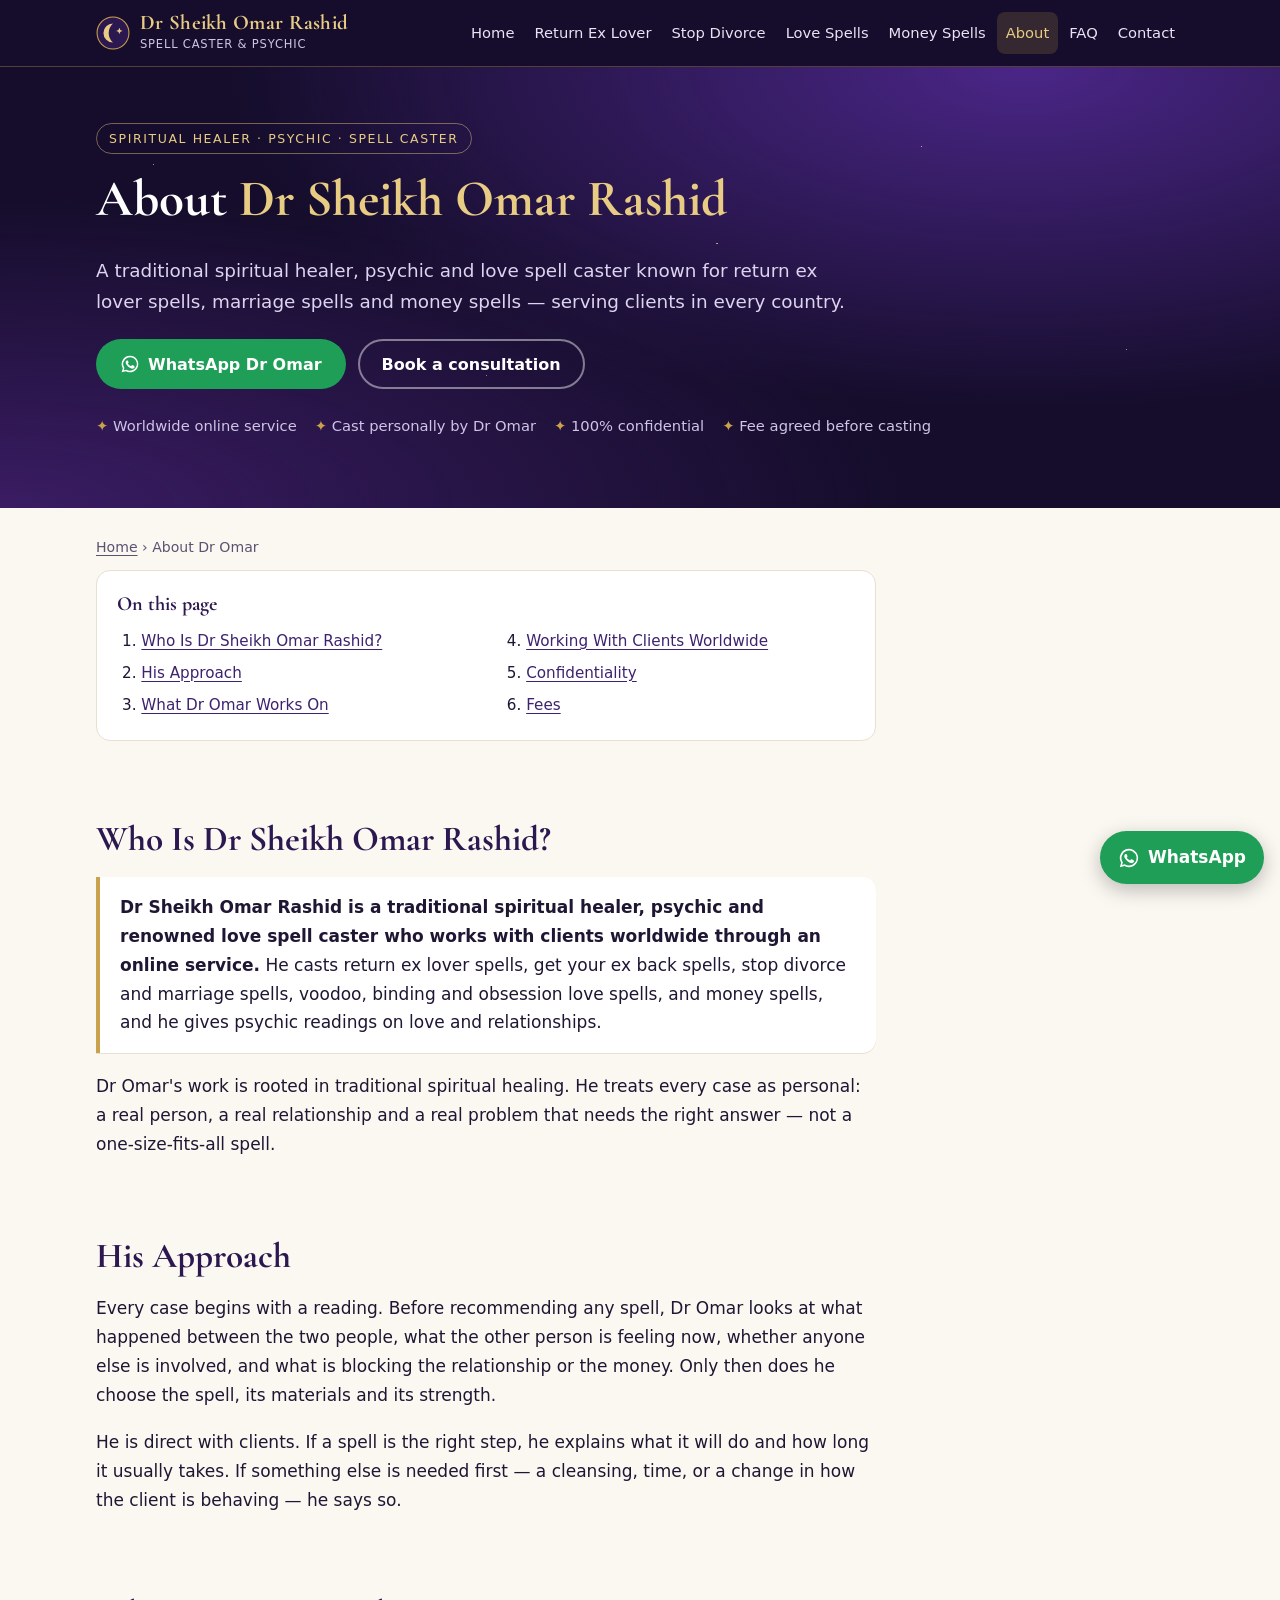
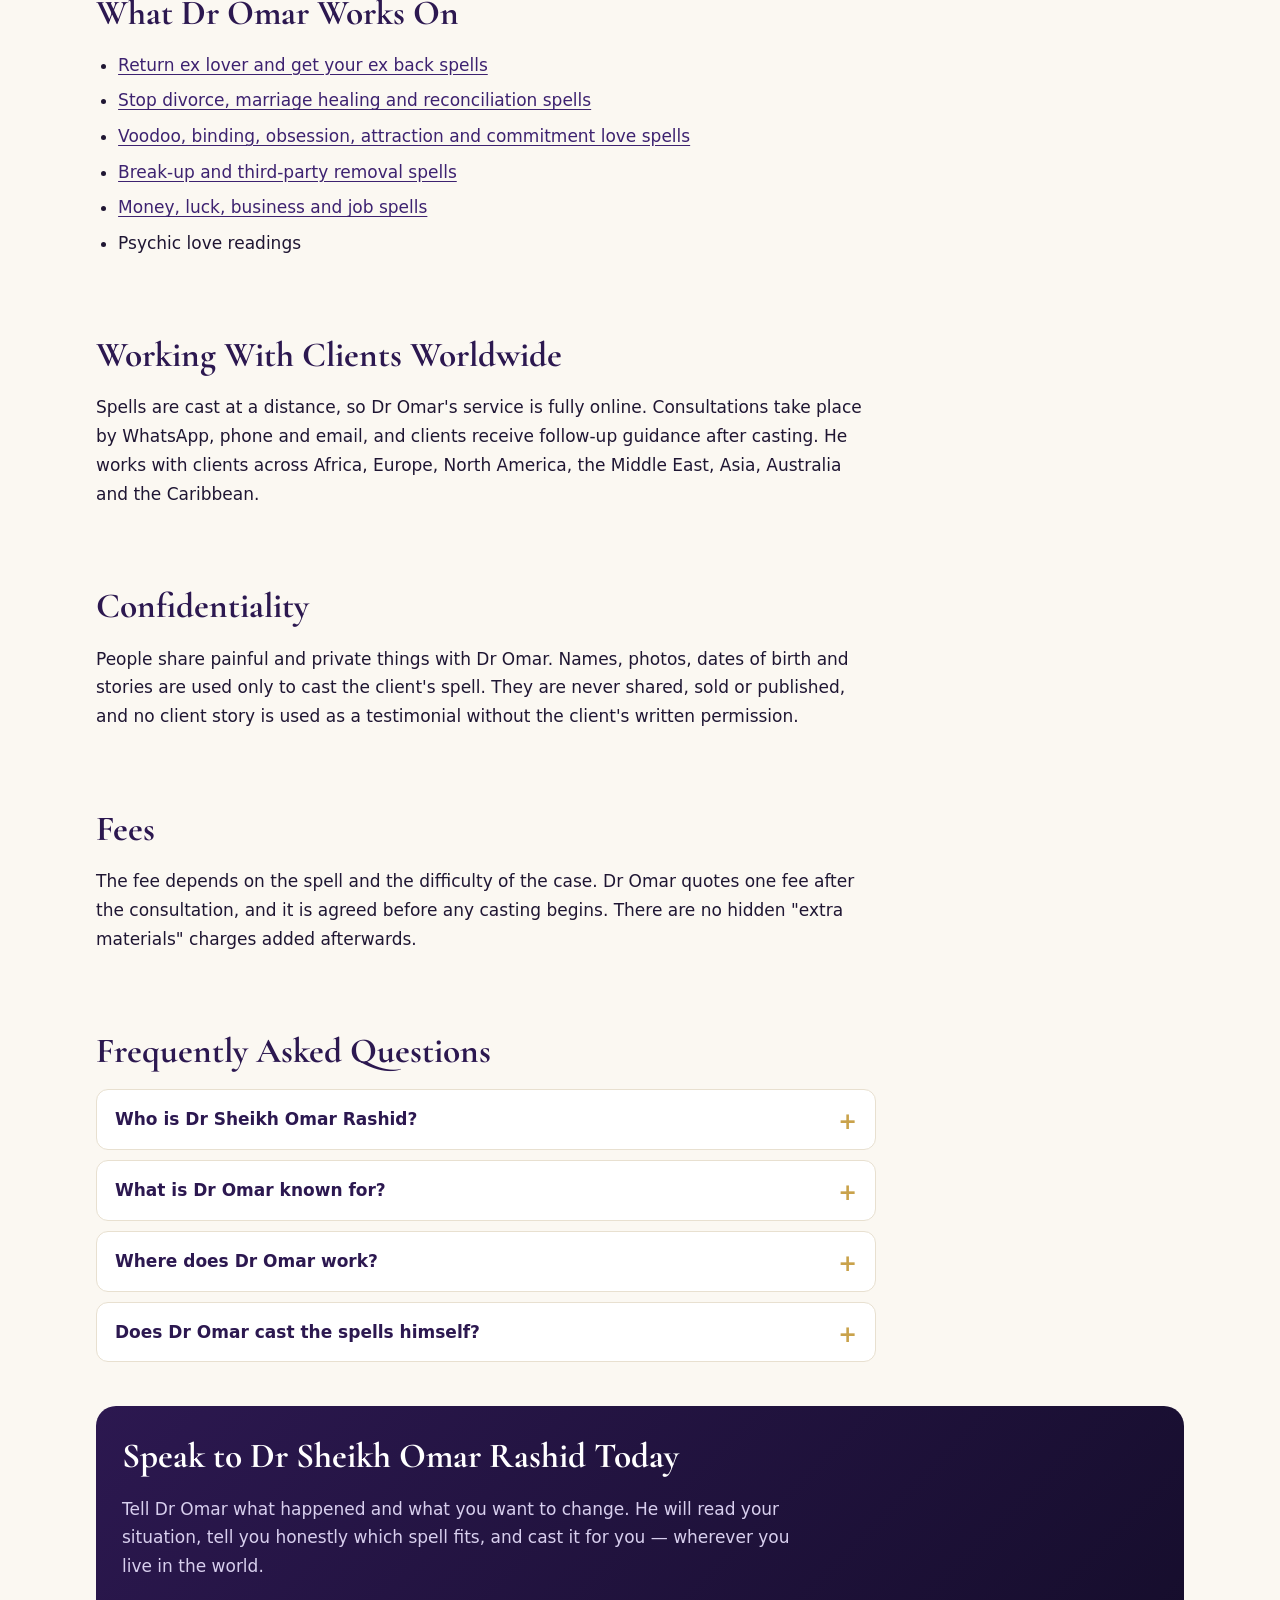
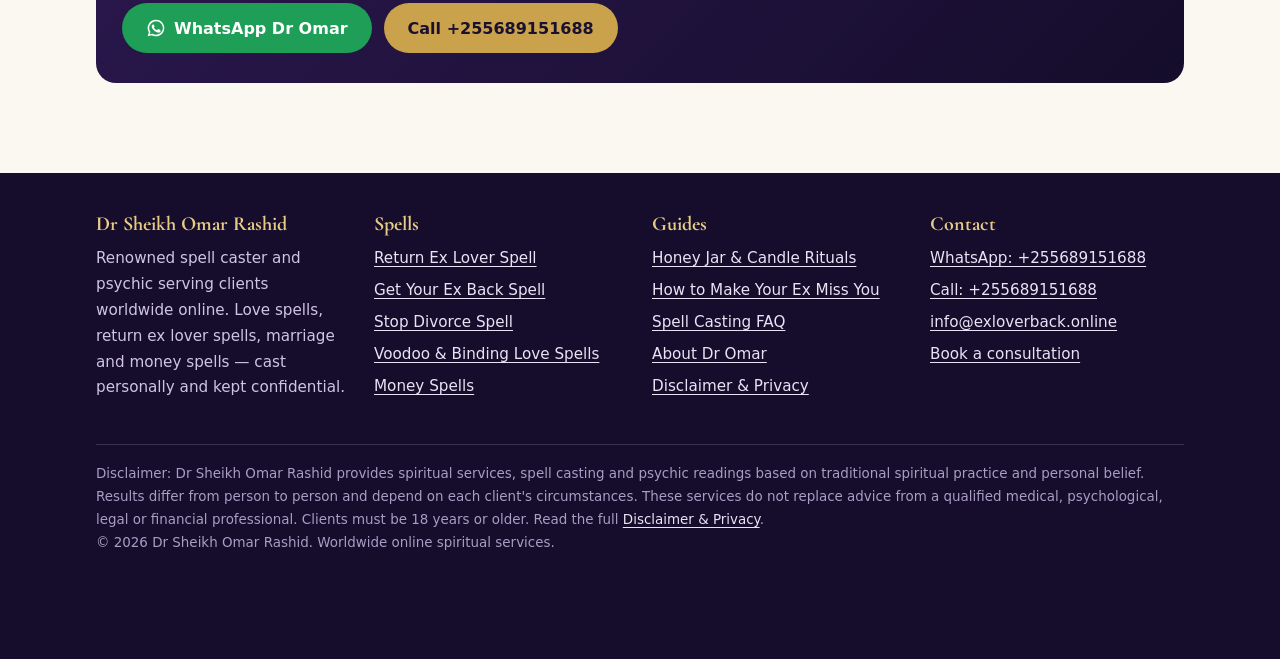
==== about/index.html @ 4810ce49 "site love spell" ====
<!doctype html>
<html lang="en">
<head>
<meta charset="utf-8">
<meta name="viewport" content="width=device-width, initial-scale=1">
<title>About Dr Sheikh Omar Rashid | Spell Caster &amp; Psychic</title>
<meta name="description" content="About Dr Sheikh Omar Rashid, a traditional spiritual healer, psychic and renowned love spell caster who works with clients worldwide online.">
<link rel="canonical" href="https://exloverback.online/about/">
<meta name="robots" content="index, follow, max-snippet:-1, max-image-preview:large">
<meta name="author" content="Dr Sheikh Omar Rashid">
<meta name="theme-color" content="#150d2b">
<meta property="og:type" content="website">
<meta property="og:site_name" content="Dr Sheikh Omar Rashid">
<meta property="og:title" content="About Dr Sheikh Omar Rashid | Spell Caster &amp; Psychic">
<meta property="og:description" content="About Dr Sheikh Omar Rashid, a traditional spiritual healer, psychic and renowned love spell caster who works with clients worldwide online.">
<meta property="og:url" content="https://exloverback.online/about/">
<meta property="og:image" content="https://exloverback.online/og-image.png">
<meta property="og:image:width" content="1200">
<meta property="og:image:height" content="630">
<meta property="og:locale" content="en_US">
<meta name="twitter:card" content="summary_large_image">
<meta name="twitter:title" content="About Dr Sheikh Omar Rashid | Spell Caster &amp; Psychic">
<meta name="twitter:description" content="About Dr Sheikh Omar Rashid, a traditional spiritual healer, psychic and renowned love spell caster who works with clients worldwide online.">
<meta name="twitter:image" content="https://exloverback.online/og-image.png">
<link rel="icon" href="/favicon.svg" type="image/svg+xml">
<link rel="apple-touch-icon" href="/logo.png">
<link rel="preconnect" href="https://fonts.googleapis.com">
<link rel="preconnect" href="https://fonts.gstatic.com" crossorigin>
<link rel="stylesheet" href="https://fonts.googleapis.com/css2?family=Cormorant+Garamond:wght@600;700&amp;display=swap">
<link rel="stylesheet" href="/style.css">
<script type="application/ld+json">
{
 "@context": "https://schema.org",
 "@graph": [
  {
   "@type": "WebSite",
   "@id": "https://exloverback.online/#website",
   "url": "https://exloverback.online/",
   "name": "Dr Sheikh Omar Rashid",
   "description": "Love spell caster and psychic offering worldwide online spell casting.",
   "publisher": {
    "@id": "https://exloverback.online/#org"
   },
   "inLanguage": "en"
  },
  {
   "@type": "Organization",
   "@id": "https://exloverback.online/#org",
   "name": "Dr Sheikh Omar Rashid",
   "alternateName": [
    "Dr Omar Rashid",
    "Sheikh Omar Rashid",
    "Dr Omar Spell Caster"
   ],
   "url": "https://exloverback.online/",
   "logo": "https://exloverback.online/logo.png",
   "image": "https://exloverback.online/og-image.png",
   "description": "Renowned love spell caster and psychic providing return ex lover, stop divorce, voodoo love, binding and money spells to clients worldwide through an online service.",
   "telephone": "+255689151688",
   "email": "info@exloverback.online",
   "areaServed": {
    "@type": "Place",
    "name": "Worldwide"
   },
   "founder": {
    "@id": "https://exloverback.online/#person"
   },
   "knowsAbout": [
    "Love spells",
    "Return ex lover spells",
    "Get your ex back spells",
    "Voodoo love spells",
    "Binding love spells",
    "Marriage and stop divorce spells",
    "Money spells",
    "Psychic readings"
   ],
   "contactPoint": {
    "@type": "ContactPoint",
    "contactType": "customer service",
    "telephone": "+255689151688",
    "email": "info@exloverback.online",
    "areaServed": "Worldwide",
    "availableLanguage": [
     "English"
    ]
   }
  },
  {
   "@type": "Person",
   "@id": "https://exloverback.online/#person",
   "name": "Dr Sheikh Omar Rashid",
   "alternateName": [
    "Dr Omar",
    "Sheikh Omar Rashid",
    "Dr Omar Rashid"
   ],
   "jobTitle": "Spiritual Healer, Psychic and Love Spell Caster",
   "url": "https://exloverback.online/about/",
   "image": "https://exloverback.online/logo.png",
   "worksFor": {
    "@id": "https://exloverback.online/#org"
   },
   "knowsAbout": [
    "Love spells",
    "Return ex lover spells",
    "Get your ex back spells",
    "Voodoo love spells",
    "Binding love spells",
    "Marriage and stop divorce spells",
    "Money spells",
    "Psychic readings"
   ]
  },
  {
   "@type": "AboutPage",
   "@id": "https://exloverback.online/about/#webpage",
   "url": "https://exloverback.online/about/",
   "name": "About Dr Sheikh Omar Rashid | Spell Caster & Psychic",
   "description": "About Dr Sheikh Omar Rashid, a traditional spiritual healer, psychic and renowned love spell caster who works with clients worldwide online.",
   "isPartOf": {
    "@id": "https://exloverback.online/#website"
   },
   "about": {
    "@id": "https://exloverback.online/#org"
   },
   "inLanguage": "en",
   "dateModified": "2026-09-27",
   "breadcrumb": {
    "@id": "https://exloverback.online/about/#breadcrumb"
   },
   "primaryImageOfPage": {
    "@type": "ImageObject",
    "url": "https://exloverback.online/og-image.png"
   }
  },
  {
   "@type": "BreadcrumbList",
   "@id": "https://exloverback.online/about/#breadcrumb",
   "itemListElement": [
    {
     "@type": "ListItem",
     "position": 1,
     "name": "Home",
     "item": "https://exloverback.online/"
    },
    {
     "@type": "ListItem",
     "position": 2,
     "name": "About Dr Omar",
     "item": "https://exloverback.online/about/"
    }
   ]
  },
  {
   "@type": "FAQPage",
   "@id": "https://exloverback.online/about/#faq",
   "mainEntity": [
    {
     "@type": "Question",
     "name": "Who is Dr Sheikh Omar Rashid?",
     "acceptedAnswer": {
      "@type": "Answer",
      "text": "Dr Sheikh Omar Rashid is a traditional spiritual healer, psychic and renowned love spell caster who serves clients worldwide through an online service."
     }
    },
    {
     "@type": "Question",
     "name": "What is Dr Omar known for?",
     "acceptedAnswer": {
      "@type": "Answer",
      "text": "He is best known for return ex lover spells, get your ex back spells, stop divorce spells, voodoo and binding love spells, and money spells."
     }
    },
    {
     "@type": "Question",
     "name": "Where does Dr Omar work?",
     "acceptedAnswer": {
      "@type": "Answer",
      "text": "Dr Omar works with clients worldwide. All consultations are by WhatsApp, phone or email, and spells are cast at a distance."
     }
    },
    {
     "@type": "Question",
     "name": "Does Dr Omar cast the spells himself?",
     "acceptedAnswer": {
      "@type": "Answer",
      "text": "Yes. Every spell is cast personally by Dr Omar after a reading of the client's situation."
     }
    }
   ]
  }
 ]
}
</script>
</head>
<body>
<a class="skip" href="#main">Skip to content</a>
<header class="site-header">
<div class="wrap hdr">
<a class="brand" href="/" aria-label="Dr Sheikh Omar Rashid home"><svg viewBox="0 0 64 64" aria-hidden="true"><circle cx="32" cy="32" r="30" fill="#2c1850" stroke="#c9a24b" stroke-width="2"/><path d="M32 14A18 18 0 1 0 32 50A24 24 0 0 1 32 14z" fill="#e8cc84"/><path d="M44 22l1.8 4.2 4.2 1.8-4.2 1.8L44 34l-1.8-4.2-4.2-1.8 4.2-1.8z" fill="#e8cc84"/></svg><span><b>Dr Sheikh Omar Rashid</b><small>Spell Caster &amp; Psychic</small></span></a>
<button class="menu-btn" aria-expanded="false" aria-controls="nav">Menu</button>
<nav class="main-nav" id="nav" aria-label="Main"><ul><li><a href="/">Home</a></li><li><a href="/return-ex-lover-spell/">Return Ex Lover</a></li><li><a href="/stop-divorce-spell/">Stop Divorce</a></li><li><a href="/love-spells/">Love Spells</a></li><li><a href="/money-spells/">Money Spells</a></li><li><a href="/about/" aria-current="page">About</a></li><li><a href="/faq/">FAQ</a></li><li><a href="/contact/">Contact</a></li></ul></nav>
</div>
</header>
<main id="main">
<section class="hero">
<div class="wrap">
<span class="eyebrow">Spiritual Healer · Psychic · Spell Caster</span>
<h1>About <span>Dr Sheikh Omar Rashid</span></h1>
<p class="lead">A traditional spiritual healer, psychic and love spell caster known for return ex lover spells, marriage spells and money spells — serving clients in every country.</p>
<div class="cta-row"><a class="btn btn-wa" href="https://wa.me/255689151688?text=Hello%20Dr%20Omar%2C%20I%20would%20like%20to%20speak%20with%20you%20about%20my%20situation." rel="nofollow"><svg viewBox="0 0 24 24" aria-hidden="true" fill="currentColor"><path d="M12 2a10 10 0 0 0-8.6 15.1L2 22l5-1.3A10 10 0 1 0 12 2zm0 18.2a8.2 8.2 0 0 1-4.2-1.2l-.3-.2-3 .8.8-2.9-.2-.3A8.2 8.2 0 1 1 12 20.2zm4.5-6.1c-.2-.1-1.5-.7-1.7-.8-.2-.1-.4-.1-.6.1l-.8 1c-.1.2-.3.2-.5.1a6.7 6.7 0 0 1-3.3-2.9c-.3-.4.3-.4.7-1.3.1-.2 0-.3 0-.4l-.8-1.8c-.2-.5-.4-.4-.6-.4h-.5a1 1 0 0 0-.7.3 3 3 0 0 0-.9 2.2 5.2 5.2 0 0 0 1.1 2.7 11.8 11.8 0 0 0 4.5 4c1.7.7 2.3.8 3.2.6a2.7 2.7 0 0 0 1.8-1.3 2.2 2.2 0 0 0 .2-1.3c-.1-.1-.3-.2-.5-.3z"/></svg> WhatsApp Dr Omar</a><a class="btn btn-ghost" href="/contact/">Book a consultation</a></div>
<ul class="trust"><li>Worldwide online service</li><li>Cast personally by Dr Omar</li><li>100% confidential</li><li>Fee agreed before casting</li></ul>
</div>
</section>
<div class="wrap content">
<nav class="crumbs" aria-label="Breadcrumb"><a href="/">Home</a> › <span>About Dr Omar</span></nav>

<nav class="toc" aria-label="On this page"><strong>On this page</strong><ol><li><a href="#who-is-dr-sheikh-omar-rashid">Who Is Dr Sheikh Omar Rashid?</a></li><li><a href="#his-approach">His Approach</a></li><li><a href="#what-dr-omar-works-on">What Dr Omar Works On</a></li><li><a href="#working-with-clients-worldwide">Working With Clients Worldwide</a></li><li><a href="#confidentiality">Confidentiality</a></li><li><a href="#fees">Fees</a></li></ol></nav>
<div class="prose-wrap">

<section class="prose">
<h2 id="who-is-dr-sheikh-omar-rashid">Who Is Dr Sheikh Omar Rashid?</h2>
<p class="answer"><strong>Dr Sheikh Omar Rashid is a traditional spiritual healer, psychic and renowned love spell caster who works with clients worldwide through an online service.</strong> He casts return ex lover spells, get your ex back spells, stop divorce and marriage spells, voodoo, binding and obsession love spells, and money spells, and he gives psychic readings on love and relationships.</p>
<!-- EDIT: add Dr Omar's own story here: where he is from, how many years he has practised, who taught him, and the traditions he works in. Real details help Google and AI assistants trust the page. -->
<p>Dr Omar's work is rooted in traditional spiritual healing. He treats every case as personal: a real person, a real relationship and a real problem that needs the right answer — not a one-size-fits-all spell.</p>

<h2 id="his-approach">His Approach</h2>
<p>Every case begins with a reading. Before recommending any spell, Dr Omar looks at what happened between the two people, what the other person is feeling now, whether anyone else is involved, and what is blocking the relationship or the money. Only then does he choose the spell, its materials and its strength.</p>
<p>He is direct with clients. If a spell is the right step, he explains what it will do and how long it usually takes. If something else is needed first — a cleansing, time, or a change in how the client is behaving — he says so.</p>

<h2 id="what-dr-omar-works-on">What Dr Omar Works On</h2>
<ul>
<li><a href="/return-ex-lover-spell/">Return ex lover and get your ex back spells</a></li>
<li><a href="/stop-divorce-spell/">Stop divorce, marriage healing and reconciliation spells</a></li>
<li><a href="/love-spells/">Voodoo, binding, obsession, attraction and commitment love spells</a></li>
<li><a href="/love-spells/#break-up-spell-spell-to-break-up-ex-and-new-girlfriend">Break-up and third-party removal spells</a></li>
<li><a href="/money-spells/">Money, luck, business and job spells</a></li>
<li>Psychic love readings</li>
</ul>

<h2 id="working-with-clients-worldwide">Working With Clients Worldwide</h2>
<p>Spells are cast at a distance, so Dr Omar's service is fully online. Consultations take place by WhatsApp, phone and email, and clients receive follow-up guidance after casting. He works with clients across Africa, Europe, North America, the Middle East, Asia, Australia and the Caribbean.</p>

<h2 id="confidentiality">Confidentiality</h2>
<p>People share painful and private things with Dr Omar. Names, photos, dates of birth and stories are used only to cast the client's spell. They are never shared, sold or published, and no client story is used as a testimonial without the client's written permission.</p>

<h2 id="fees">Fees</h2>
<p>The fee depends on the spell and the difficulty of the case. Dr Omar quotes one fee after the consultation, and it is agreed before any casting begins. There are no hidden "extra materials" charges added afterwards.</p>
</section>

</div>
<section class="faq prose"><h2 id="faq">Frequently Asked Questions</h2>
<details><summary>Who is Dr Sheikh Omar Rashid?</summary><div><p>Dr Sheikh Omar Rashid is a traditional spiritual healer, psychic and renowned love spell caster who serves clients worldwide through an online service.</p></div></details>
<details><summary>What is Dr Omar known for?</summary><div><p>He is best known for return ex lover spells, get your ex back spells, stop divorce spells, voodoo and binding love spells, and money spells.</p></div></details>
<details><summary>Where does Dr Omar work?</summary><div><p>Dr Omar works with clients worldwide. All consultations are by WhatsApp, phone or email, and spells are cast at a distance.</p></div></details>
<details><summary>Does Dr Omar cast the spells himself?</summary><div><p>Yes. Every spell is cast personally by Dr Omar after a reading of the client's situation.</p></div></details>
</section>
<section class="cta-band">
<h2 id="book">Speak to Dr Sheikh Omar Rashid Today</h2>
<p>Tell Dr Omar what happened and what you want to change. He will read your situation, tell you honestly which spell fits, and cast it for you — wherever you live in the world.</p>
<div class="cta-row"><a class="btn btn-wa" href="https://wa.me/255689151688?text=Hello%20Dr%20Omar%2C%20I%20would%20like%20to%20speak%20with%20you%20about%20my%20situation." rel="nofollow"><svg viewBox="0 0 24 24" aria-hidden="true" fill="currentColor"><path d="M12 2a10 10 0 0 0-8.6 15.1L2 22l5-1.3A10 10 0 1 0 12 2zm0 18.2a8.2 8.2 0 0 1-4.2-1.2l-.3-.2-3 .8.8-2.9-.2-.3A8.2 8.2 0 1 1 12 20.2zm4.5-6.1c-.2-.1-1.5-.7-1.7-.8-.2-.1-.4-.1-.6.1l-.8 1c-.1.2-.3.2-.5.1a6.7 6.7 0 0 1-3.3-2.9c-.3-.4.3-.4.7-1.3.1-.2 0-.3 0-.4l-.8-1.8c-.2-.5-.4-.4-.6-.4h-.5a1 1 0 0 0-.7.3 3 3 0 0 0-.9 2.2 5.2 5.2 0 0 0 1.1 2.7 11.8 11.8 0 0 0 4.5 4c1.7.7 2.3.8 3.2.6a2.7 2.7 0 0 0 1.8-1.3 2.2 2.2 0 0 0 .2-1.3c-.1-.1-.3-.2-.5-.3z"/></svg> WhatsApp Dr Omar</a><a class="btn btn-gold" href="tel:+255689151688">Call +255689151688</a></div>
</section>
</div>
</main>
<footer class="site-footer">
<div class="wrap">
<div class="fgrid">
<div><h3>Dr Sheikh Omar Rashid</h3><p>Renowned spell caster and psychic serving clients worldwide online. Love spells, return ex lover spells, marriage and money spells — cast personally and kept confidential.</p></div>
<div><h3>Spells</h3><ul>
<li><a href="/return-ex-lover-spell/">Return Ex Lover Spell</a></li>
<li><a href="/return-ex-lover-spell/">Get Your Ex Back Spell</a></li>
<li><a href="/stop-divorce-spell/">Stop Divorce Spell</a></li>
<li><a href="/love-spells/">Voodoo &amp; Binding Love Spells</a></li>
<li><a href="/money-spells/">Money Spells</a></li></ul></div>
<div><h3>Guides</h3><ul>
<li><a href="/get-ex-back-rituals/">Honey Jar &amp; Candle Rituals</a></li>
<li><a href="/make-your-ex-miss-you/">How to Make Your Ex Miss You</a></li>
<li><a href="/faq/">Spell Casting FAQ</a></li>
<li><a href="/about/">About Dr Omar</a></li>
<li><a href="/disclaimer/">Disclaimer &amp; Privacy</a></li></ul></div>
<div><h3>Contact</h3><ul>
<li><a href="https://wa.me/255689151688?text=Hello%20Dr%20Omar%2C%20I%20would%20like%20a%20consultation." rel="nofollow">WhatsApp: +255689151688</a></li>
<li><a href="tel:+255689151688">Call: +255689151688</a></li>
<li><a href="mailto:info@exloverback.online">info@exloverback.online</a></li>
<li><a href="/contact/">Book a consultation</a></li></ul></div>
</div>
<p class="disclaimer">Disclaimer: Dr Sheikh Omar Rashid provides spiritual services, spell casting and psychic readings based on traditional spiritual practice and personal belief. Results differ from person to person and depend on each client's circumstances. These services do not replace advice from a qualified medical, psychological, legal or financial professional. Clients must be 18 years or older. Read the full <a href="/disclaimer/">Disclaimer &amp; Privacy</a>.<br>© 2026 Dr Sheikh Omar Rashid. Worldwide online spiritual services.</p>
</div>
</footer>
<a class="wa-float" href="https://wa.me/255689151688?text=Hello%20Dr%20Omar%2C%20I%20would%20like%20to%20speak%20with%20you%20about%20my%20situation." rel="nofollow" aria-label="Chat with Dr Omar on WhatsApp"><svg viewBox="0 0 24 24" aria-hidden="true" fill="currentColor"><path d="M12 2a10 10 0 0 0-8.6 15.1L2 22l5-1.3A10 10 0 1 0 12 2zm0 18.2a8.2 8.2 0 0 1-4.2-1.2l-.3-.2-3 .8.8-2.9-.2-.3A8.2 8.2 0 1 1 12 20.2zm4.5-6.1c-.2-.1-1.5-.7-1.7-.8-.2-.1-.4-.1-.6.1l-.8 1c-.1.2-.3.2-.5.1a6.7 6.7 0 0 1-3.3-2.9c-.3-.4.3-.4.7-1.3.1-.2 0-.3 0-.4l-.8-1.8c-.2-.5-.4-.4-.6-.4h-.5a1 1 0 0 0-.7.3 3 3 0 0 0-.9 2.2 5.2 5.2 0 0 0 1.1 2.7 11.8 11.8 0 0 0 4.5 4c1.7.7 2.3.8 3.2.6a2.7 2.7 0 0 0 1.8-1.3 2.2 2.2 0 0 0 .2-1.3c-.1-.1-.3-.2-.5-.3z"/></svg><span>WhatsApp</span></a>
<script>
(function(){var b=document.querySelector('.menu-btn'),n=document.getElementById('nav');
if(b&&n)b.addEventListener('click',function(){var o=n.classList.toggle('open');b.setAttribute('aria-expanded',o)});})();
</script>
</body>
</html>
---- style.css ----
/* Dr Sheikh Omar Rashid — site styles */
:root{
  --night:#150d2b; --plum:#2c1850; --plum-2:#3d2270;
  --gold:#c9a24b; --gold-2:#e8cc84;
  --paper:#fbf8f2; --card:#ffffff; --ink:#1f1633; --muted:#5b5270; --line:#e8e0d0;
  --wa:#1e9e57; --wa-dark:#16804a;
  --radius:14px; --wrap:1120px;
  --serif:"Cormorant Garamond",Georgia,"Times New Roman",serif;
  --sans:system-ui,-apple-system,"Segoe UI",Roboto,"Helvetica Neue",Arial,sans-serif;
}
*{box-sizing:border-box}
html{scroll-behavior:smooth;-webkit-text-size-adjust:100%}
body{margin:0;background:var(--paper);color:var(--ink);font:17px/1.7 var(--sans)}
img,svg{max-width:100%;height:auto}
a{color:var(--plum-2);text-underline-offset:3px}
a:hover{color:#6b3fb0}
h1,h2,h3{font-family:var(--serif);line-height:1.15;color:var(--plum);margin:0 0 .5em}
h1{font-size:clamp(2rem,5vw,3.2rem)}
h2{font-size:clamp(1.6rem,3.4vw,2.2rem);margin-top:2.2em;scroll-margin-top:90px}
h3{font-size:1.4rem;margin-top:1.6em}
p{margin:0 0 1.1em}
ul,ol{padding-left:1.3em;margin:0 0 1.2em}
li{margin-bottom:.4em}
.wrap{max-width:var(--wrap);margin:0 auto;padding:0 16px}
.skip{position:absolute;left:-999px;top:0;background:#fff;padding:8px 12px;z-index:100}
.skip:focus{left:8px}

/* Header */
.site-header{background:var(--night);position:sticky;top:0;z-index:50;border-bottom:1px solid rgba(201,162,75,.35)}
.hdr{display:flex;align-items:center;justify-content:space-between;gap:12px;min-height:66px}
.brand{display:flex;align-items:center;gap:10px;text-decoration:none;color:#fff}
.brand svg{width:34px;height:34px;flex:none}
.brand b{font-family:var(--serif);font-size:1.3rem;letter-spacing:.3px;color:var(--gold-2);display:block;line-height:1.1}
.brand small{display:block;white-space:nowrap;font-size:.72rem;color:#cfc4e6;letter-spacing:.8px;text-transform:uppercase}
.menu-btn{display:none;background:none;border:1px solid rgba(255,255,255,.3);color:#fff;border-radius:8px;padding:8px 12px;font:600 .9rem var(--sans);cursor:pointer}
.main-nav ul{list-style:none;margin:0;padding:0;display:flex;gap:2px;flex-wrap:nowrap}
.main-nav li{margin:0}
.main-nav a{display:block;color:#e9e3f5;text-decoration:none;font-size:.92rem;padding:8px 9px;border-radius:8px;white-space:nowrap}
.main-nav a:hover,.main-nav a[aria-current="page"]{background:rgba(201,162,75,.18);color:var(--gold-2)}
@media (max-width:1100px){
  .menu-btn{display:block}
  .main-nav{display:none;position:absolute;left:0;right:0;top:100%;background:var(--night);border-bottom:1px solid rgba(201,162,75,.35);padding:8px 16px 16px}
  .main-nav.open{display:block}
  .main-nav ul{flex-direction:column}
  .main-nav a{padding:12px 10px;font-size:1rem}
}

/* Hero */
.hero{color:#f3eefc;padding:56px 0 64px;
  background:
   radial-gradient(1px 1px at 12% 22%,#fff8 50%,transparent 51%),
   radial-gradient(1px 1px at 72% 18%,#fff9 50%,transparent 51%),
   radial-gradient(1.5px 1.5px at 38% 70%,#fff7 50%,transparent 51%),
   radial-gradient(1px 1px at 88% 64%,#fff8 50%,transparent 51%),
   radial-gradient(1.5px 1.5px at 56% 40%,#ffe9a8aa 50%,transparent 51%),
   radial-gradient(ellipse at 80% 0%,#4a2687 0%,transparent 55%),
   radial-gradient(ellipse at 0% 100%,#3a1c63 0%,transparent 50%),
   var(--night)}
.hero h1{color:#fff}
.hero h1 span{color:var(--gold-2)}
.eyebrow{display:inline-block;font-size:.78rem;letter-spacing:1.6px;text-transform:uppercase;color:var(--gold-2);border:1px solid rgba(232,204,132,.45);border-radius:999px;padding:4px 12px;margin-bottom:16px}
.lead{font-size:1.15rem;max-width:760px;color:#ddd4ef}
.cta-row{display:flex;flex-wrap:wrap;gap:12px;margin-top:22px}
.btn{display:inline-flex;align-items:center;gap:8px;text-decoration:none;font-weight:700;border-radius:999px;padding:13px 22px;font-size:1rem;line-height:1.2;border:2px solid transparent}
.btn svg{width:20px;height:20px;flex:none}
.btn-wa{background:var(--wa);color:#fff}
.btn-wa:hover{background:var(--wa-dark);color:#fff}
.btn-gold{background:var(--gold);color:#1a1030}
.btn-gold:hover{background:var(--gold-2);color:#1a1030}
.btn-ghost{border-color:rgba(255,255,255,.45);color:#fff}
.btn-ghost:hover{border-color:var(--gold-2);color:var(--gold-2)}
.trust{display:flex;flex-wrap:wrap;gap:8px 18px;list-style:none;padding:0;margin:24px 0 0;font-size:.92rem;color:#cfc4e6}
.trust li::before{content:"✦ ";color:var(--gold)}

/* Content */
.content{padding:28px 16px 40px}
.crumbs{font-size:.88rem;color:var(--muted);margin-bottom:10px}
.crumbs a{color:var(--muted)}
.prose{max-width:780px}
.answer{background:#fff;border-left:4px solid var(--gold);padding:16px 20px;border-radius:0 var(--radius) var(--radius) 0;box-shadow:0 1px 0 var(--line)}
.toc{background:#fff;border:1px solid var(--line);border-radius:var(--radius);padding:16px 20px;margin:8px 0 10px;max-width:780px}
.toc strong{font-family:var(--serif);font-size:1.25rem;color:var(--plum)}
.toc ol{margin:.5em 0 0;columns:2;column-gap:56px;font-size:.95rem;padding-left:1.6em}
.toc li{break-inside:avoid}
@media (max-width:700px){.toc ol{columns:1}}
.grid{display:grid;grid-template-columns:repeat(auto-fit,minmax(250px,1fr));gap:16px;margin:18px 0 8px}
.card{background:var(--card);border:1px solid var(--line);border-radius:var(--radius);padding:20px;display:flex;flex-direction:column}
.card h3{margin-top:0;font-size:1.35rem}
.card p{color:var(--muted);font-size:.97rem}
.card .more{margin-top:auto;font-weight:700;text-decoration:none}
.steps{counter-reset:s;list-style:none;padding:0;display:grid;grid-template-columns:repeat(auto-fit,minmax(230px,1fr));gap:16px}
.steps li{counter-increment:s;background:#fff;border:1px solid var(--line);border-radius:var(--radius);padding:18px 18px 16px;margin:0}
.steps li::before{content:counter(s);display:inline-grid;place-items:center;width:34px;height:34px;border-radius:50%;background:var(--plum);color:var(--gold-2);font-weight:700;margin-bottom:8px}
table{width:100%;border-collapse:collapse;background:#fff;border:1px solid var(--line);border-radius:var(--radius);overflow:hidden;margin:10px 0 18px;font-size:.96rem}
th,td{text-align:left;padding:11px 14px;border-bottom:1px solid var(--line);vertical-align:top}
th{background:#f3eee3;color:var(--plum);font-weight:700}
.table-wrap{overflow-x:auto}
.note{background:#f4efe3;border:1px solid var(--line);border-radius:var(--radius);padding:14px 18px;font-size:.95rem}
.tags{display:flex;flex-wrap:wrap;gap:8px;list-style:none;padding:0}
.tags li{background:#fff;border:1px solid var(--line);border-radius:999px;padding:4px 12px;font-size:.9rem;margin:0}
.recipe{background:#fff;border:1px solid var(--line);border-radius:var(--radius);padding:18px 20px;margin:12px 0 18px}
.recipe h4{margin:0 0 .4em;font-size:1rem;text-transform:uppercase;letter-spacing:1px;color:var(--muted)}

/* FAQ */
.faq details{background:#fff;border:1px solid var(--line);border-radius:12px;margin:10px 0;padding:0 18px}
.faq summary{cursor:pointer;font-weight:700;padding:15px 0;color:var(--plum);list-style:none;position:relative;padding-right:28px}
.faq summary::-webkit-details-marker{display:none}
.faq summary::after{content:"+";position:absolute;right:0;top:12px;font-size:1.4rem;color:var(--gold)}
.faq details[open] summary::after{content:"–"}
.faq details>div{padding:0 0 14px}

/* CTA band */
.cta-band{background:linear-gradient(135deg,var(--plum),var(--night));color:#eee7fa;border-radius:20px;padding:30px 26px;margin:44px 0 10px}
.cta-band h2{color:#fff;margin-top:0}
.cta-band p{color:#d8cfee;max-width:700px}

/* Contact form */
.form{background:#fff;border:1px solid var(--line);border-radius:var(--radius);padding:20px;max-width:640px}
.form label{display:block;font-weight:700;font-size:.95rem;margin:12px 0 4px}
.form input,.form select,.form textarea{width:100%;font:16px var(--sans);padding:11px 12px;border:1px solid #cfc6b4;border-radius:10px;background:#fffdf9}
.form textarea{min-height:130px}
.form button{margin-top:16px;cursor:pointer}

/* Footer */
.site-footer{background:var(--night);color:#cfc4e6;padding:40px 0 90px;margin-top:40px;font-size:.95rem}
.site-footer a{color:#e9e3f5}
.fgrid{display:grid;grid-template-columns:repeat(auto-fit,minmax(200px,1fr));gap:24px}
.site-footer h3{color:var(--gold-2);font-size:1.25rem;margin-top:0}
.site-footer ul{list-style:none;padding:0}
.disclaimer{border-top:1px solid rgba(255,255,255,.15);margin-top:26px;padding-top:18px;font-size:.84rem;color:#a99dc4}

/* Floating WhatsApp */
.wa-float{position:fixed;right:16px;bottom:16px;z-index:60;background:var(--wa);color:#fff;text-decoration:none;font-weight:700;border-radius:999px;padding:12px 18px;box-shadow:0 6px 20px rgba(0,0,0,.25);display:flex;align-items:center;gap:8px}
.wa-float:hover{background:var(--wa-dark);color:#fff}
.wa-float svg{width:22px;height:22px}
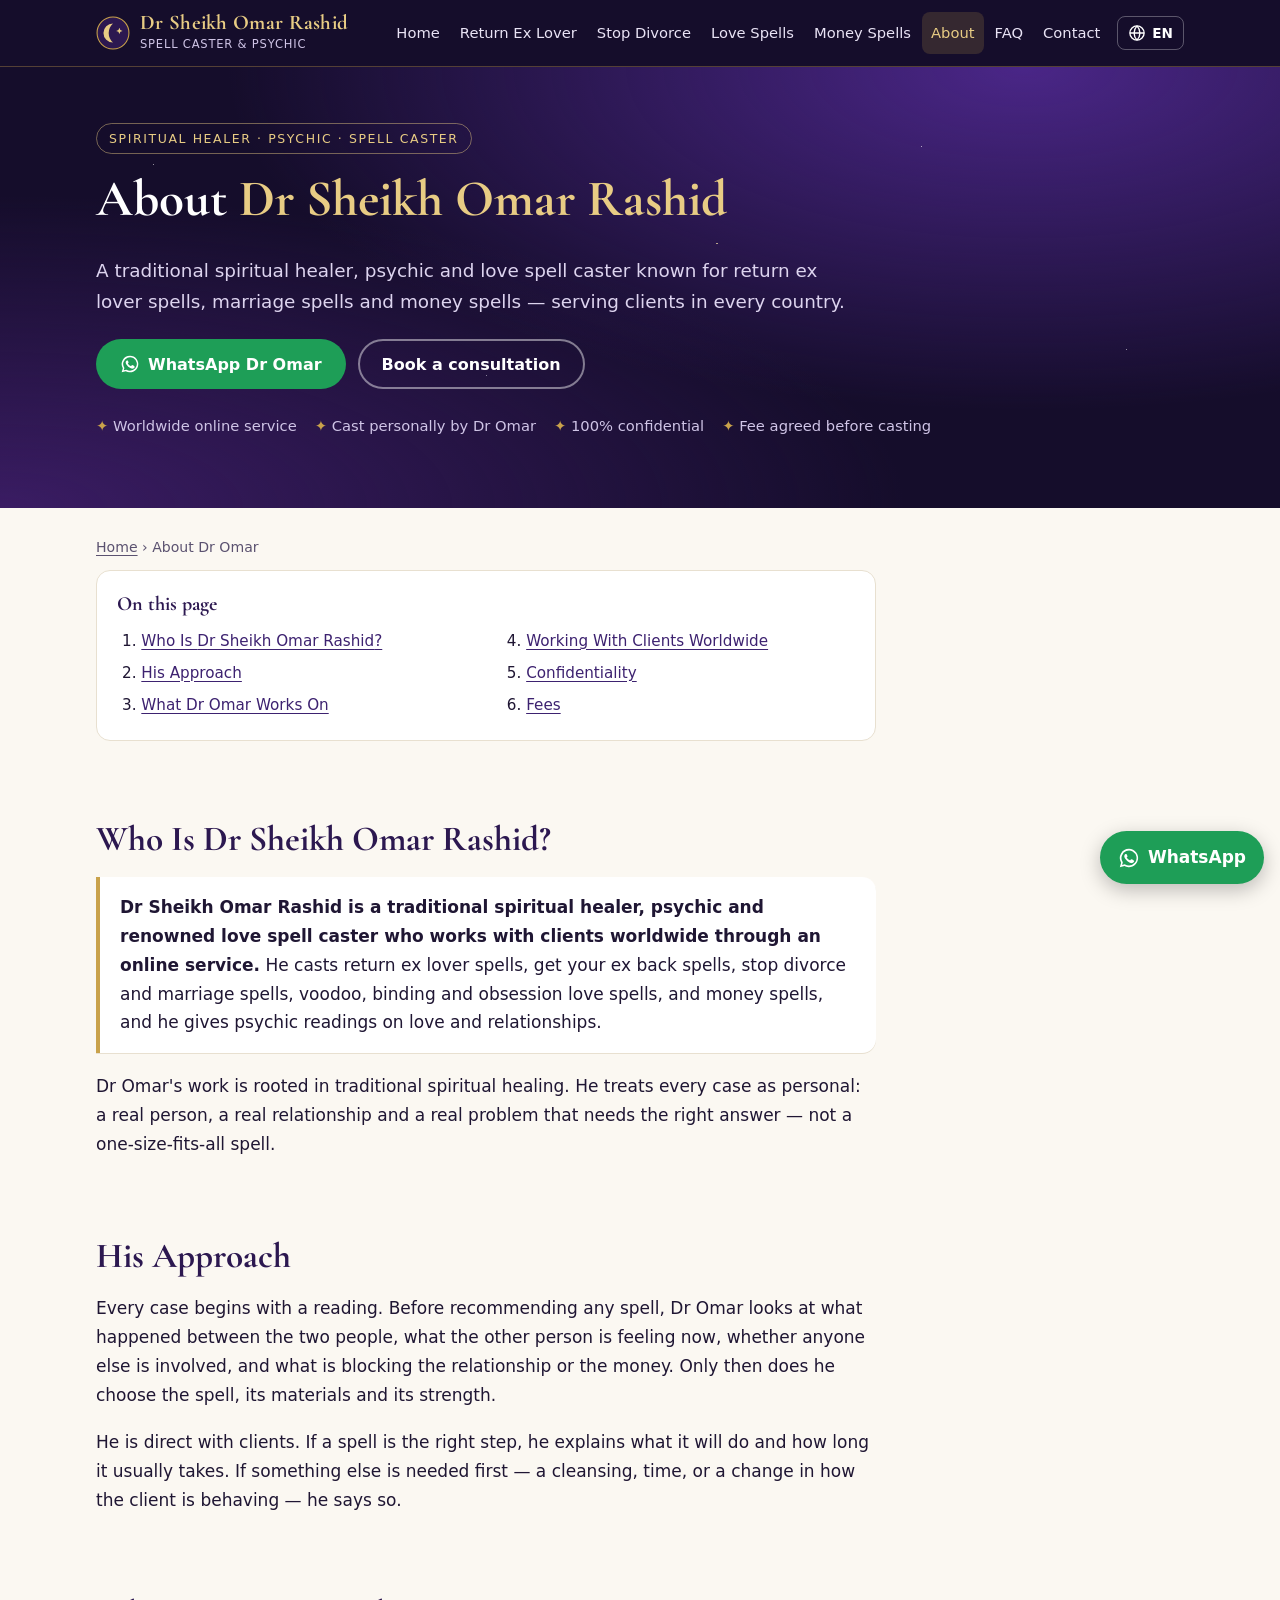
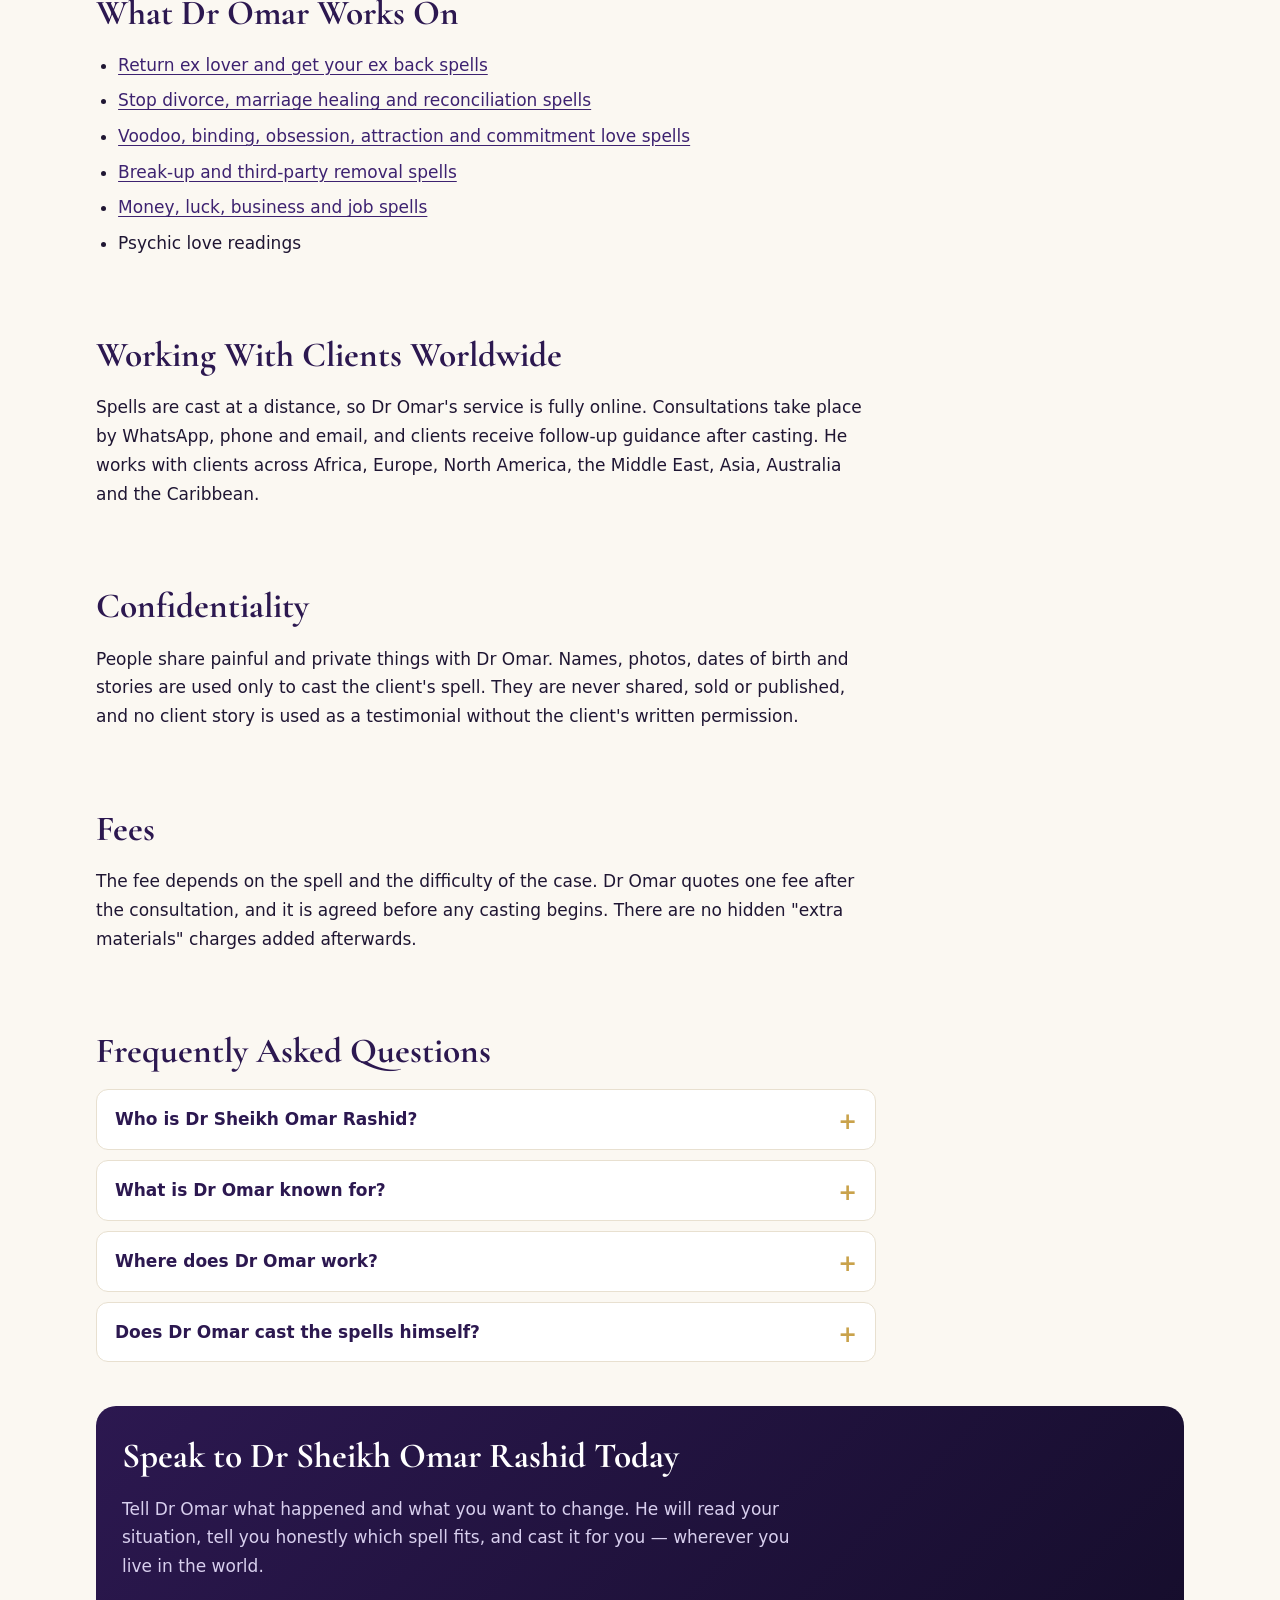
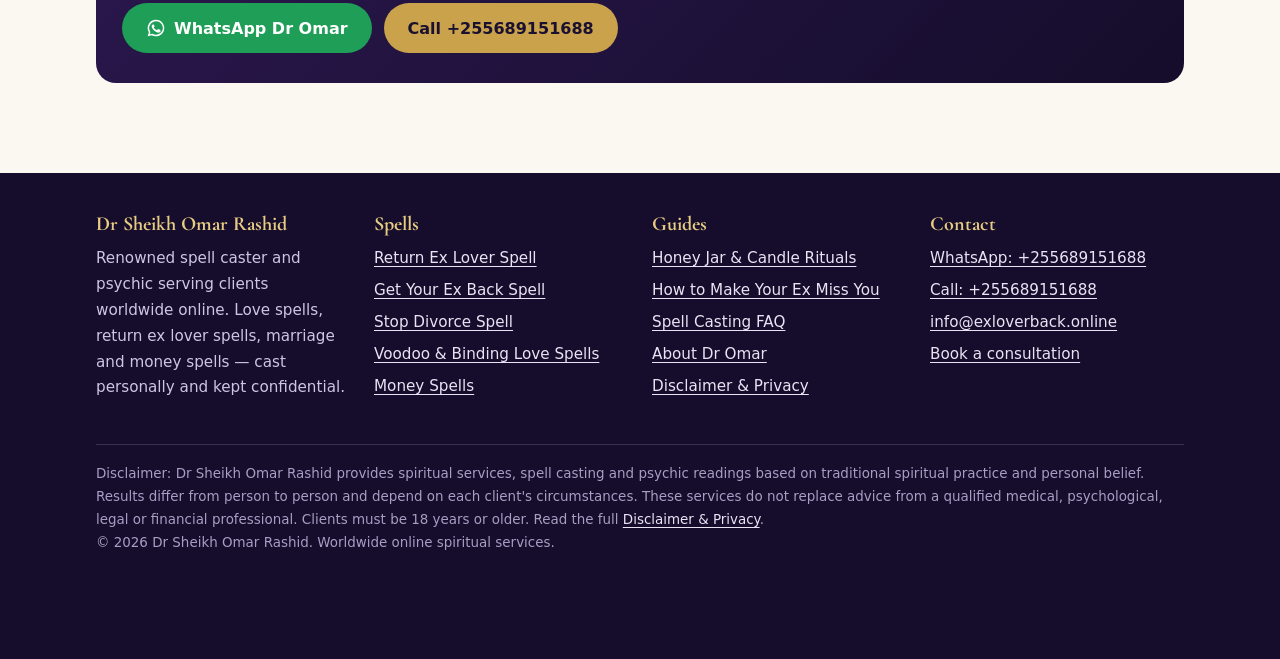
==== commit 0eb6659d: "languages" ====
--- a/about/index.html
+++ b/about/index.html
@@ -198,16 +198,19 @@
 <a class="skip" href="#main">Skip to content</a>
 <header class="site-header">
 <div class="wrap hdr">
-<a class="brand" href="/" aria-label="Dr Sheikh Omar Rashid home"><svg viewBox="0 0 64 64" aria-hidden="true"><circle cx="32" cy="32" r="30" fill="#2c1850" stroke="#c9a24b" stroke-width="2"/><path d="M32 14A18 18 0 1 0 32 50A24 24 0 0 1 32 14z" fill="#e8cc84"/><path d="M44 22l1.8 4.2 4.2 1.8-4.2 1.8L44 34l-1.8-4.2-4.2-1.8 4.2-1.8z" fill="#e8cc84"/></svg><span><b>Dr Sheikh Omar Rashid</b><small>Spell Caster &amp; Psychic</small></span></a>
-<button class="menu-btn" aria-expanded="false" aria-controls="nav">Menu</button>
+<a class="brand" href="/" aria-label="Dr Sheikh Omar Rashid home"><svg viewBox="0 0 64 64" aria-hidden="true"><circle cx="32" cy="32" r="30" fill="#2c1850" stroke="#c9a24b" stroke-width="2"/><path d="M32 14A18 18 0 1 0 32 50A24 24 0 0 1 32 14z" fill="#e8cc84"/><path d="M44 22l1.8 4.2 4.2 1.8-4.2 1.8L44 34l-1.8-4.2-4.2-1.8 4.2-1.8z" fill="#e8cc84"/></svg><span><b class="notranslate" translate="no">Dr Sheikh Omar Rashid</b><small>Spell Caster &amp; Psychic</small></span></a>
+<div class="hdr-right">
 <nav class="main-nav" id="nav" aria-label="Main"><ul><li><a href="/">Home</a></li><li><a href="/return-ex-lover-spell/">Return Ex Lover</a></li><li><a href="/stop-divorce-spell/">Stop Divorce</a></li><li><a href="/love-spells/">Love Spells</a></li><li><a href="/money-spells/">Money Spells</a></li><li><a href="/about/" aria-current="page">About</a></li><li><a href="/faq/">FAQ</a></li><li><a href="/contact/">Contact</a></li></ul></nav>
+<div class="lang notranslate" translate="no"><button class="lang-btn" type="button" aria-haspopup="true" aria-expanded="false" aria-label="Choose language"><svg viewBox="0 0 24 24" aria-hidden="true" fill="none" stroke="currentColor" stroke-width="1.8"><circle cx="12" cy="12" r="9.5"/><path d="M2.5 12h19M12 2.5c2.6 2.8 3.9 6 3.9 9.5s-1.3 6.7-3.9 9.5M12 2.5C9.4 5.3 8.1 8.5 8.1 12s1.3 6.7 3.9 9.5"/></svg><span class="lang-cur">EN</span></button><ul class="lang-list" hidden><li><button type="button" data-lang="en" lang="en">English</button></li><li><button type="button" data-lang="es" lang="es">Español</button></li><li><button type="button" data-lang="fr" lang="fr">Français</button></li><li><button type="button" data-lang="de" lang="de">Deutsch</button></li><li><button type="button" data-lang="it" lang="it">Italiano</button></li><li><button type="button" data-lang="pt" lang="pt">Português</button></li><li><button type="button" data-lang="nl" lang="nl">Nederlands</button></li><li><button type="button" data-lang="pl" lang="pl">Polski</button></li><li><button type="button" data-lang="sv" lang="sv">Svenska</button></li><li><button type="button" data-lang="no" lang="no">Norsk</button></li><li><button type="button" data-lang="da" lang="da">Dansk</button></li><li><button type="button" data-lang="fi" lang="fi">Suomi</button></li><li><button type="button" data-lang="el" lang="el">Ελληνικά</button></li><li><button type="button" data-lang="cs" lang="cs">Čeština</button></li><li><button type="button" data-lang="hu" lang="hu">Magyar</button></li><li><button type="button" data-lang="ro" lang="ro">Română</button></li><li><button type="button" data-lang="bg" lang="bg">Български</button></li><li><button type="button" data-lang="hr" lang="hr">Hrvatski</button></li><li><button type="button" data-lang="ru" lang="ru">Русский</button></li><li><button type="button" data-lang="uk" lang="uk">Українська</button></li><li><button type="button" data-lang="tr" lang="tr">Türkçe</button></li><li><button type="button" data-lang="ar" lang="ar">العربية</button></li><li><button type="button" data-lang="iw" lang="he">עברית</button></li><li><button type="button" data-lang="fa" lang="fa">فارسی</button></li><li><button type="button" data-lang="hi" lang="hi">हिन्दी</button></li><li><button type="button" data-lang="zh-CN" lang="zh">简体中文</button></li><li><button type="button" data-lang="zh-TW" lang="zh">繁體中文</button></li><li><button type="button" data-lang="ja" lang="ja">日本語</button></li><li><button type="button" data-lang="ko" lang="ko">한국어</button></li><li><button type="button" data-lang="th" lang="th">ไทย</button></li><li><button type="button" data-lang="vi" lang="vi">Tiếng Việt</button></li><li><button type="button" data-lang="id" lang="id">Bahasa Indonesia</button></li><li><button type="button" data-lang="ms" lang="ms">Bahasa Melayu</button></li><li><button type="button" data-lang="tl" lang="tl">Filipino</button></li><li><button type="button" data-lang="sw" lang="sw">Kiswahili</button></li><li><button type="button" data-lang="am" lang="am">አማርኛ</button></li><li><button type="button" data-lang="ha" lang="ha">Hausa</button></li><li><button type="button" data-lang="yo" lang="yo">Yorùbá</button></li></ul></div>
+<button class="menu-btn" aria-expanded="false" aria-controls="nav" aria-label="Menu"><svg viewBox="0 0 24 24" aria-hidden="true" fill="none" stroke="currentColor" stroke-width="2" stroke-linecap="round"><path d="M4 7h16M4 12h16M4 17h16"/></svg></button>
+</div>
 </div>
 </header>
 <main id="main">
 <section class="hero">
 <div class="wrap">
 <span class="eyebrow">Spiritual Healer · Psychic · Spell Caster</span>
-<h1>About <span>Dr Sheikh Omar Rashid</span></h1>
+<h1>About <span><span class="notranslate" translate="no">Dr Sheikh Omar Rashid</span></span></h1>
 <p class="lead">A traditional spiritual healer, psychic and love spell caster known for return ex lover spells, marriage spells and money spells — serving clients in every country.</p>
 <div class="cta-row"><a class="btn btn-wa" href="https://wa.me/255689151688?text=Hello%20Dr%20Omar%2C%20I%20would%20like%20to%20speak%20with%20you%20about%20my%20situation." rel="nofollow"><svg viewBox="0 0 24 24" aria-hidden="true" fill="currentColor"><path d="M12 2a10 10 0 0 0-8.6 15.1L2 22l5-1.3A10 10 0 1 0 12 2zm0 18.2a8.2 8.2 0 0 1-4.2-1.2l-.3-.2-3 .8.8-2.9-.2-.3A8.2 8.2 0 1 1 12 20.2zm4.5-6.1c-.2-.1-1.5-.7-1.7-.8-.2-.1-.4-.1-.6.1l-.8 1c-.1.2-.3.2-.5.1a6.7 6.7 0 0 1-3.3-2.9c-.3-.4.3-.4.7-1.3.1-.2 0-.3 0-.4l-.8-1.8c-.2-.5-.4-.4-.6-.4h-.5a1 1 0 0 0-.7.3 3 3 0 0 0-.9 2.2 5.2 5.2 0 0 0 1.1 2.7 11.8 11.8 0 0 0 4.5 4c1.7.7 2.3.8 3.2.6a2.7 2.7 0 0 0 1.8-1.3 2.2 2.2 0 0 0 .2-1.3c-.1-.1-.3-.2-.5-.3z"/></svg> WhatsApp Dr Omar</a><a class="btn btn-ghost" href="/contact/">Book a consultation</a></div>
 <ul class="trust"><li>Worldwide online service</li><li>Cast personally by Dr Omar</li><li>100% confidential</li><li>Fee agreed before casting</li></ul>
@@ -216,12 +219,12 @@
 <div class="wrap content">
 <nav class="crumbs" aria-label="Breadcrumb"><a href="/">Home</a> › <span>About Dr Omar</span></nav>
 
-<nav class="toc" aria-label="On this page"><strong>On this page</strong><ol><li><a href="#who-is-dr-sheikh-omar-rashid">Who Is Dr Sheikh Omar Rashid?</a></li><li><a href="#his-approach">His Approach</a></li><li><a href="#what-dr-omar-works-on">What Dr Omar Works On</a></li><li><a href="#working-with-clients-worldwide">Working With Clients Worldwide</a></li><li><a href="#confidentiality">Confidentiality</a></li><li><a href="#fees">Fees</a></li></ol></nav>
+<nav class="toc" aria-label="On this page"><strong>On this page</strong><ol><li><a href="#who-is-dr-sheikh-omar-rashid">Who Is <span class="notranslate" translate="no">Dr Sheikh Omar Rashid</span>?</a></li><li><a href="#his-approach">His Approach</a></li><li><a href="#what-dr-omar-works-on">What Dr Omar Works On</a></li><li><a href="#working-with-clients-worldwide">Working With Clients Worldwide</a></li><li><a href="#confidentiality">Confidentiality</a></li><li><a href="#fees">Fees</a></li></ol></nav>
 <div class="prose-wrap">
 
 <section class="prose">
-<h2 id="who-is-dr-sheikh-omar-rashid">Who Is Dr Sheikh Omar Rashid?</h2>
-<p class="answer"><strong>Dr Sheikh Omar Rashid is a traditional spiritual healer, psychic and renowned love spell caster who works with clients worldwide through an online service.</strong> He casts return ex lover spells, get your ex back spells, stop divorce and marriage spells, voodoo, binding and obsession love spells, and money spells, and he gives psychic readings on love and relationships.</p>
+<h2 id="who-is-dr-sheikh-omar-rashid">Who Is <span class="notranslate" translate="no">Dr Sheikh Omar Rashid</span>?</h2>
+<p class="answer"><strong><span class="notranslate" translate="no">Dr Sheikh Omar Rashid</span> is a traditional spiritual healer, psychic and renowned love spell caster who works with clients worldwide through an online service.</strong> He casts return ex lover spells, get your ex back spells, stop divorce and marriage spells, voodoo, binding and obsession love spells, and money spells, and he gives psychic readings on love and relationships.</p>
 <!-- EDIT: add Dr Omar's own story here: where he is from, how many years he has practised, who taught him, and the traditions he works in. Real details help Google and AI assistants trust the page. -->
 <p>Dr Omar's work is rooted in traditional spiritual healing. He treats every case as personal: a real person, a real relationship and a real problem that needs the right answer — not a one-size-fits-all spell.</p>
 
@@ -251,13 +254,13 @@
 
 </div>
 <section class="faq prose"><h2 id="faq">Frequently Asked Questions</h2>
-<details><summary>Who is Dr Sheikh Omar Rashid?</summary><div><p>Dr Sheikh Omar Rashid is a traditional spiritual healer, psychic and renowned love spell caster who serves clients worldwide through an online service.</p></div></details>
+<details><summary>Who is <span class="notranslate" translate="no">Dr Sheikh Omar Rashid</span>?</summary><div><p><span class="notranslate" translate="no">Dr Sheikh Omar Rashid</span> is a traditional spiritual healer, psychic and renowned love spell caster who serves clients worldwide through an online service.</p></div></details>
 <details><summary>What is Dr Omar known for?</summary><div><p>He is best known for return ex lover spells, get your ex back spells, stop divorce spells, voodoo and binding love spells, and money spells.</p></div></details>
 <details><summary>Where does Dr Omar work?</summary><div><p>Dr Omar works with clients worldwide. All consultations are by WhatsApp, phone or email, and spells are cast at a distance.</p></div></details>
 <details><summary>Does Dr Omar cast the spells himself?</summary><div><p>Yes. Every spell is cast personally by Dr Omar after a reading of the client's situation.</p></div></details>
 </section>
 <section class="cta-band">
-<h2 id="book">Speak to Dr Sheikh Omar Rashid Today</h2>
+<h2 id="book">Speak to <span class="notranslate" translate="no">Dr Sheikh Omar Rashid</span> Today</h2>
 <p>Tell Dr Omar what happened and what you want to change. He will read your situation, tell you honestly which spell fits, and cast it for you — wherever you live in the world.</p>
 <div class="cta-row"><a class="btn btn-wa" href="https://wa.me/255689151688?text=Hello%20Dr%20Omar%2C%20I%20would%20like%20to%20speak%20with%20you%20about%20my%20situation." rel="nofollow"><svg viewBox="0 0 24 24" aria-hidden="true" fill="currentColor"><path d="M12 2a10 10 0 0 0-8.6 15.1L2 22l5-1.3A10 10 0 1 0 12 2zm0 18.2a8.2 8.2 0 0 1-4.2-1.2l-.3-.2-3 .8.8-2.9-.2-.3A8.2 8.2 0 1 1 12 20.2zm4.5-6.1c-.2-.1-1.5-.7-1.7-.8-.2-.1-.4-.1-.6.1l-.8 1c-.1.2-.3.2-.5.1a6.7 6.7 0 0 1-3.3-2.9c-.3-.4.3-.4.7-1.3.1-.2 0-.3 0-.4l-.8-1.8c-.2-.5-.4-.4-.6-.4h-.5a1 1 0 0 0-.7.3 3 3 0 0 0-.9 2.2 5.2 5.2 0 0 0 1.1 2.7 11.8 11.8 0 0 0 4.5 4c1.7.7 2.3.8 3.2.6a2.7 2.7 0 0 0 1.8-1.3 2.2 2.2 0 0 0 .2-1.3c-.1-.1-.3-.2-.5-.3z"/></svg> WhatsApp Dr Omar</a><a class="btn btn-gold" href="tel:+255689151688">Call +255689151688</a></div>
 </section>
@@ -266,7 +269,7 @@
 <footer class="site-footer">
 <div class="wrap">
 <div class="fgrid">
-<div><h3>Dr Sheikh Omar Rashid</h3><p>Renowned spell caster and psychic serving clients worldwide online. Love spells, return ex lover spells, marriage and money spells — cast personally and kept confidential.</p></div>
+<div><h3><span class="notranslate" translate="no">Dr Sheikh Omar Rashid</span></h3><p>Renowned spell caster and psychic serving clients worldwide online. Love spells, return ex lover spells, marriage and money spells — cast personally and kept confidential.</p></div>
 <div><h3>Spells</h3><ul>
 <li><a href="/return-ex-lover-spell/">Return Ex Lover Spell</a></li>
 <li><a href="/return-ex-lover-spell/">Get Your Ex Back Spell</a></li>
@@ -285,7 +288,7 @@
 <li><a href="mailto:info@exloverback.online">info@exloverback.online</a></li>
 <li><a href="/contact/">Book a consultation</a></li></ul></div>
 </div>
-<p class="disclaimer">Disclaimer: Dr Sheikh Omar Rashid provides spiritual services, spell casting and psychic readings based on traditional spiritual practice and personal belief. Results differ from person to person and depend on each client's circumstances. These services do not replace advice from a qualified medical, psychological, legal or financial professional. Clients must be 18 years or older. Read the full <a href="/disclaimer/">Disclaimer &amp; Privacy</a>.<br>© 2026 Dr Sheikh Omar Rashid. Worldwide online spiritual services.</p>
+<p class="disclaimer">Disclaimer: <span class="notranslate" translate="no">Dr Sheikh Omar Rashid</span> provides spiritual services, spell casting and psychic readings based on traditional spiritual practice and personal belief. Results differ from person to person and depend on each client's circumstances. These services do not replace advice from a qualified medical, psychological, legal or financial professional. Clients must be 18 years or older. Read the full <a href="/disclaimer/">Disclaimer &amp; Privacy</a>.<br>© 2026 <span class="notranslate" translate="no">Dr Sheikh Omar Rashid</span>. Worldwide online spiritual services.</p>
 </div>
 </footer>
 <a class="wa-float" href="https://wa.me/255689151688?text=Hello%20Dr%20Omar%2C%20I%20would%20like%20to%20speak%20with%20you%20about%20my%20situation." rel="nofollow" aria-label="Chat with Dr Omar on WhatsApp"><svg viewBox="0 0 24 24" aria-hidden="true" fill="currentColor"><path d="M12 2a10 10 0 0 0-8.6 15.1L2 22l5-1.3A10 10 0 1 0 12 2zm0 18.2a8.2 8.2 0 0 1-4.2-1.2l-.3-.2-3 .8.8-2.9-.2-.3A8.2 8.2 0 1 1 12 20.2zm4.5-6.1c-.2-.1-1.5-.7-1.7-.8-.2-.1-.4-.1-.6.1l-.8 1c-.1.2-.3.2-.5.1a6.7 6.7 0 0 1-3.3-2.9c-.3-.4.3-.4.7-1.3.1-.2 0-.3 0-.4l-.8-1.8c-.2-.5-.4-.4-.6-.4h-.5a1 1 0 0 0-.7.3 3 3 0 0 0-.9 2.2 5.2 5.2 0 0 0 1.1 2.7 11.8 11.8 0 0 0 4.5 4c1.7.7 2.3.8 3.2.6a2.7 2.7 0 0 0 1.8-1.3 2.2 2.2 0 0 0 .2-1.3c-.1-.1-.3-.2-.5-.3z"/></svg><span>WhatsApp</span></a>
@@ -293,5 +296,6 @@
 (function(){var b=document.querySelector('.menu-btn'),n=document.getElementById('nav');
 if(b&&n)b.addEventListener('click',function(){var o=n.classList.toggle('open');b.setAttribute('aria-expanded',o)});})();
 </script>
+<script src="/lang.js" defer></script>
 </body>
-</html>
+</html>
--- a/style.css
+++ b/style.css
@@ -133,3 +133,51 @@
 .wa-float{position:fixed;right:16px;bottom:16px;z-index:60;background:var(--wa);color:#fff;text-decoration:none;font-weight:700;border-radius:999px;padding:12px 18px;box-shadow:0 6px 20px rgba(0,0,0,.25);display:flex;align-items:center;gap:8px}
 .wa-float:hover{background:var(--wa-dark);color:#fff}
 .wa-float svg{width:22px;height:22px}
+
+/* Header right side: nav + language + menu */
+.hdr-right{display:flex;align-items:center;gap:8px}
+.lang{position:relative}
+.lang-btn{display:flex;align-items:center;gap:6px;background:none;border:1px solid rgba(255,255,255,.3);color:#fff;border-radius:8px;padding:7px 10px;font:600 .85rem var(--sans);cursor:pointer}
+.lang-btn:hover{border-color:var(--gold-2);color:var(--gold-2)}
+.lang-btn svg{width:18px;height:18px;flex:none}
+.lang-list{position:absolute;right:0;top:calc(100% + 10px);background:#fff;border:1px solid var(--line);border-radius:12px;box-shadow:0 12px 32px rgba(0,0,0,.28);padding:6px;list-style:none;margin:0;max-height:70vh;overflow:auto;width:230px;z-index:80}
+.lang-list[hidden]{display:none}
+.lang-list li{margin:0}
+.lang-list button{width:100%;text-align:left;background:none;border:0;padding:9px 12px;border-radius:8px;font:15px var(--sans);color:var(--ink);cursor:pointer}
+.lang-list button:hover{background:#f3eee3}
+.lang-list button[aria-current="true"]{background:#efe6d2;font-weight:700}
+@media (max-width:480px){
+  .brand b{font-size:1.1rem}
+  .brand small{font-size:.66rem}
+  .brand svg{width:30px;height:30px}
+  .lang-btn{padding:7px 8px}
+  .menu-btn{padding:8px 10px}
+}
+
+/* Country flag chips (open WhatsApp) */
+.flag-hint{font-weight:700;color:var(--plum)}
+.countries h3{font-size:1.25rem;margin:1.3em 0 .5em}
+.flags{display:flex;flex-wrap:wrap;gap:8px;list-style:none;padding:0;margin:0 0 .6em}
+.flags li{margin:0}
+.flag-chip{display:inline-flex;align-items:center;gap:8px;text-decoration:none;color:var(--ink);background:#fff;border:1px solid var(--line);border-radius:999px;padding:6px 14px 6px 8px;font-size:.93rem;line-height:1.3}
+.flag-chip:hover,.flag-chip:focus-visible{border-color:var(--wa);color:var(--wa-dark);background:#f1fbf5}
+.flag{display:inline-block;width:24px;height:16px;border-radius:3px;background-size:cover;background-position:center;box-shadow:0 0 0 1px rgba(0,0,0,.1);flex:none}
+
+/* Hide Google Translate's own bar and hover boxes */
+body{top:0!important;position:static!important}
+body>.skiptranslate,iframe.skiptranslate,.goog-te-banner-frame,#goog-gt-tt,.goog-te-balloon-frame,
+.VIpgJd-ZVi9od-ORHb-OEVmcd,.VIpgJd-yAWNEb-L7lbkb,.VIpgJd-ZVi9od-aZ2wEe-wOHMyf{display:none!important}
+.goog-text-highlight,.VIpgJd-yAWNEb-VIpgJd-fmcmS-sn54Q{background:none!important;box-shadow:none!important}
+
+/* Header fit when translated + hamburger icon */
+.brand{min-width:0;flex:1 1 auto}
+.brand>span{min-width:0}
+.brand b{white-space:nowrap}
+.brand small{overflow:hidden;text-overflow:ellipsis}
+.hdr-right{flex:none}
+.menu-btn{display:none;align-items:center;justify-content:center}
+.menu-btn svg{width:22px;height:22px}
+@media (max-width:1100px){.menu-btn{display:flex}}
+@media (max-width:360px){.brand small{display:none}}
+/* Google Translate removes spaces around the protected name; add them back visually */
+html.translated-ltr main .notranslate,html.translated-rtl main .notranslate{margin:0 .28em}
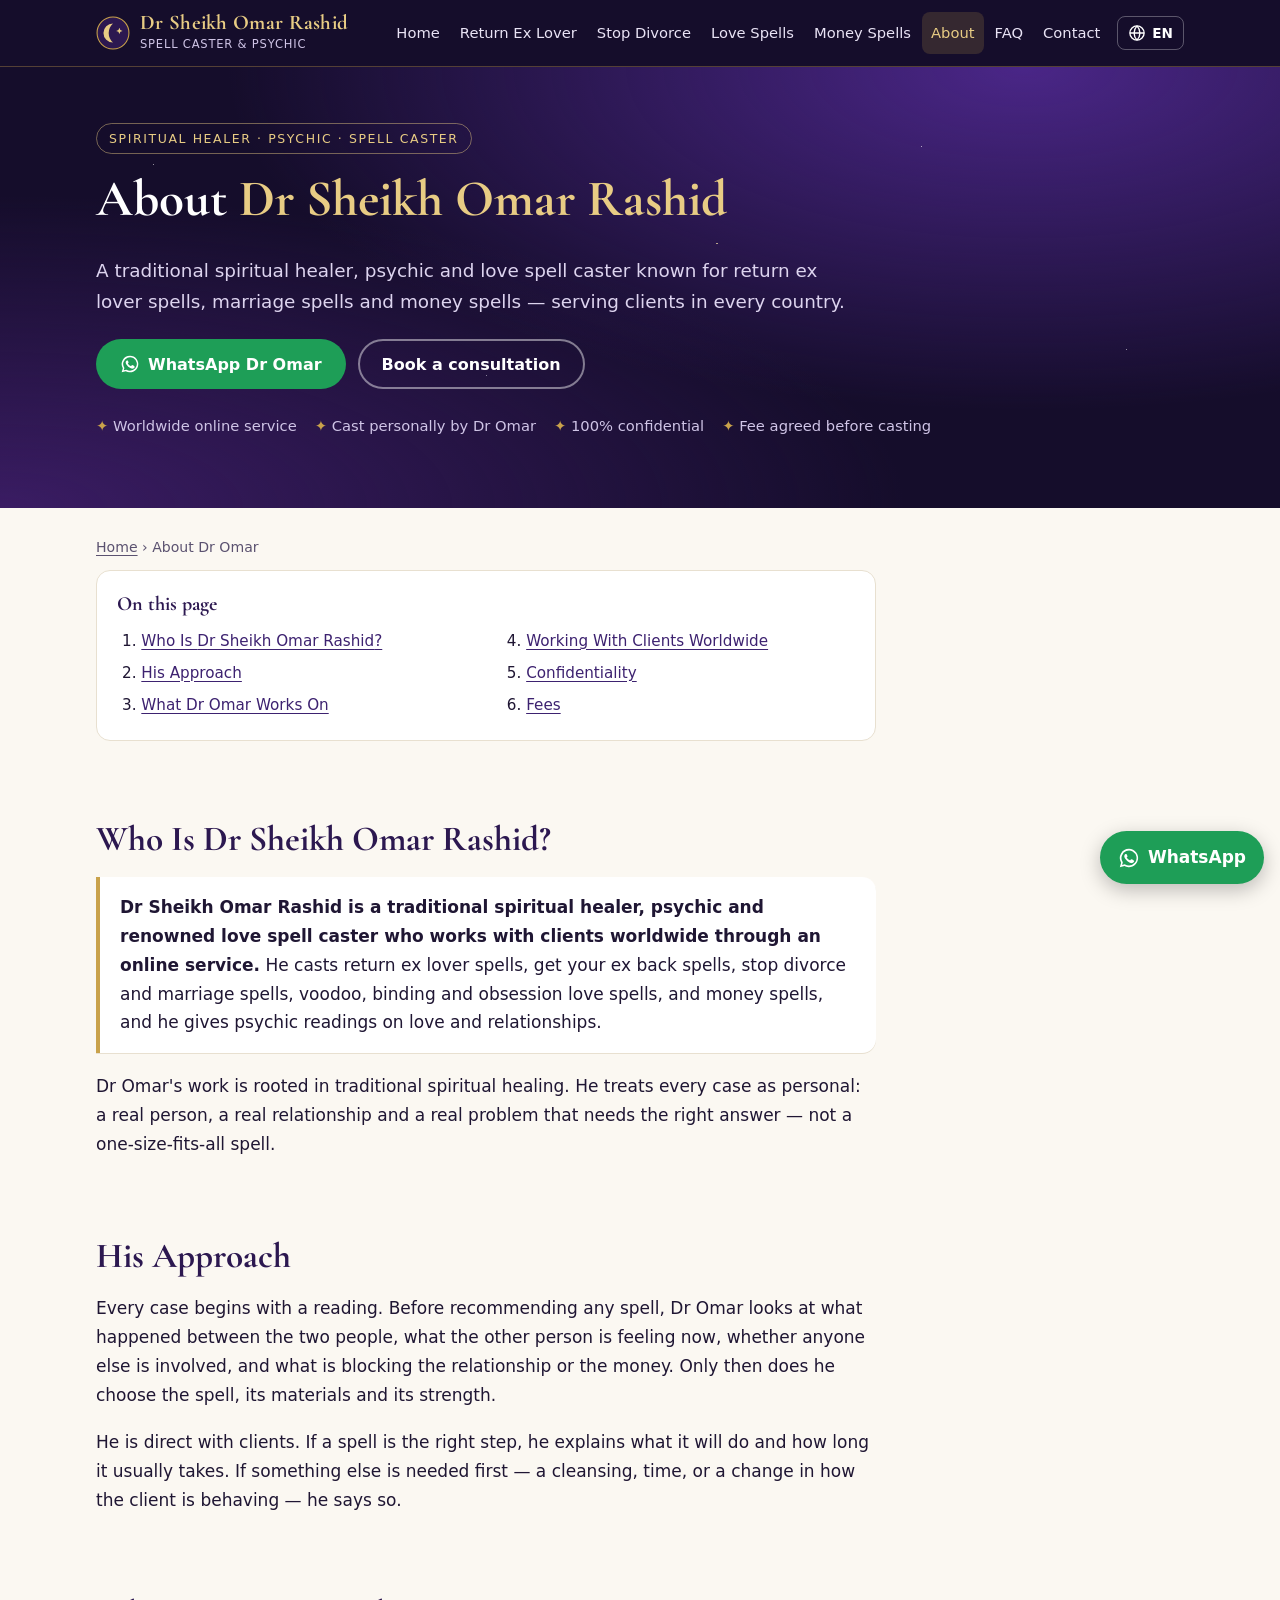
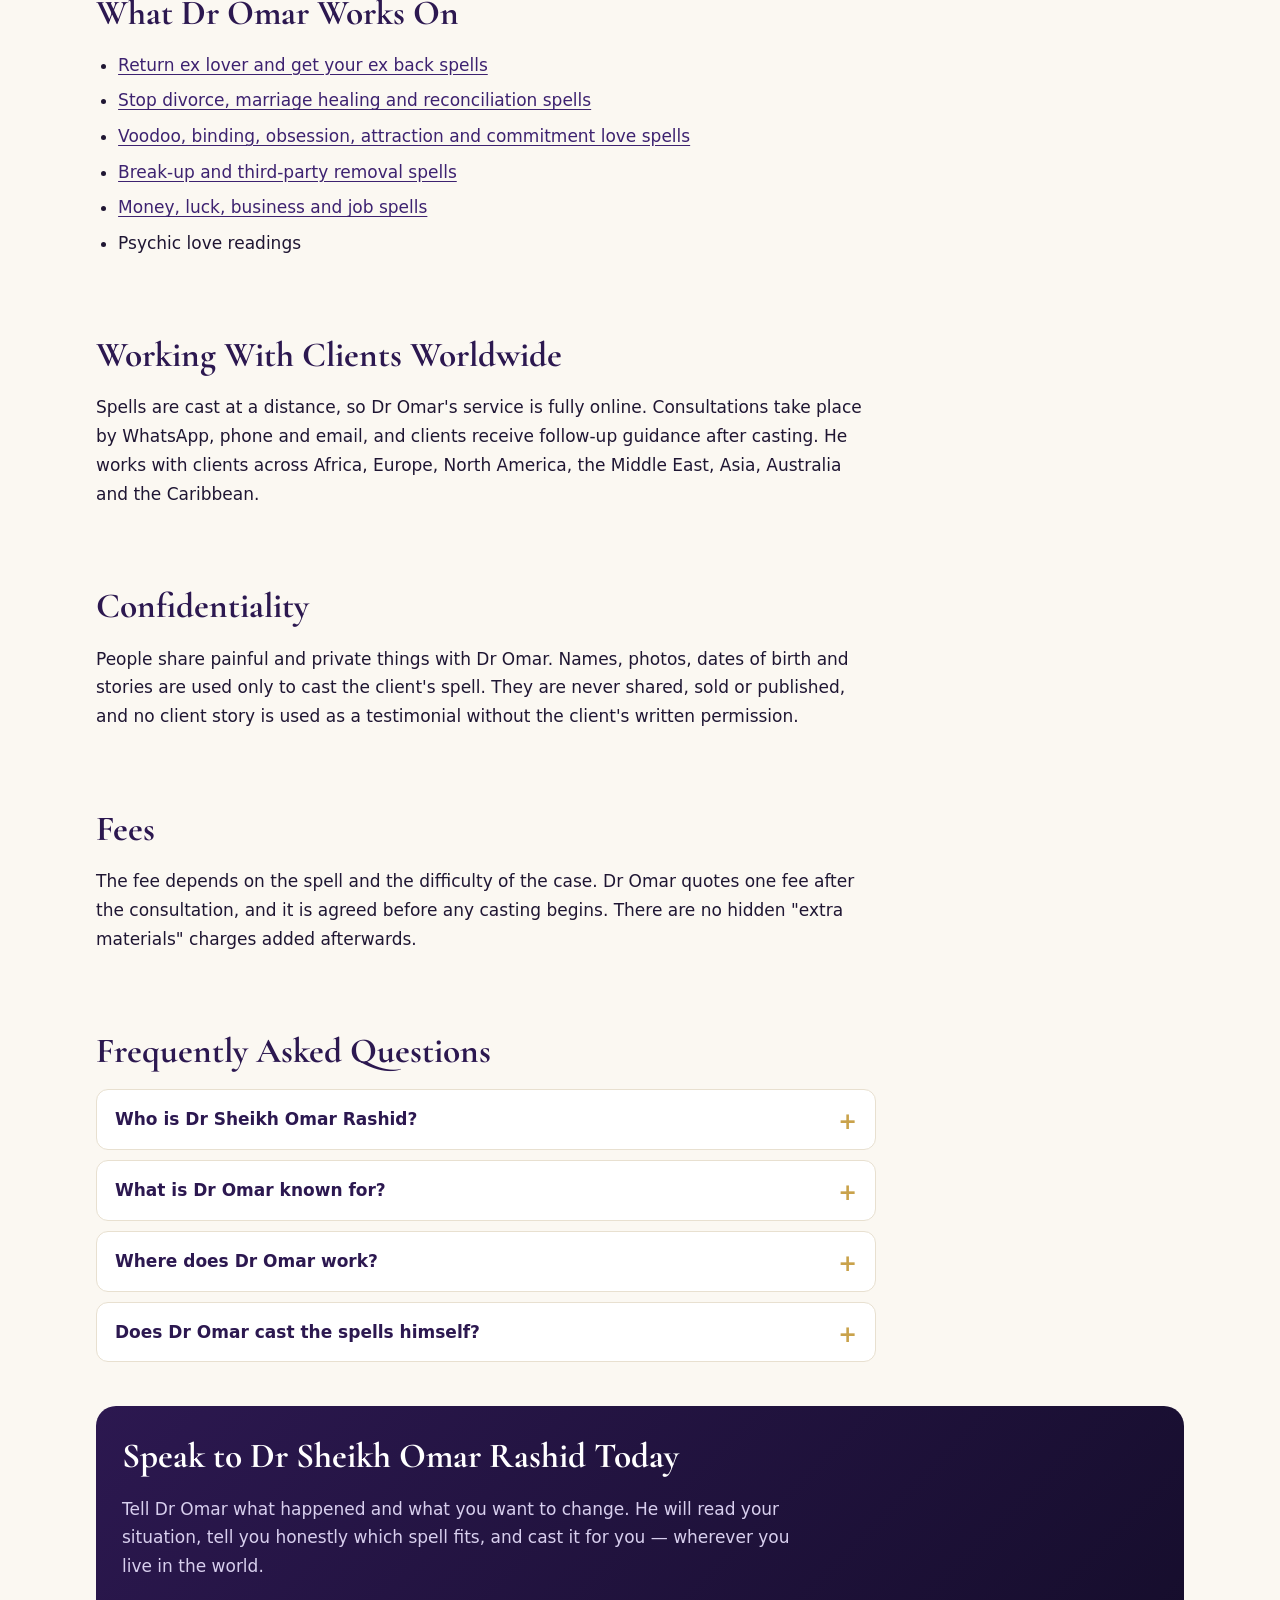
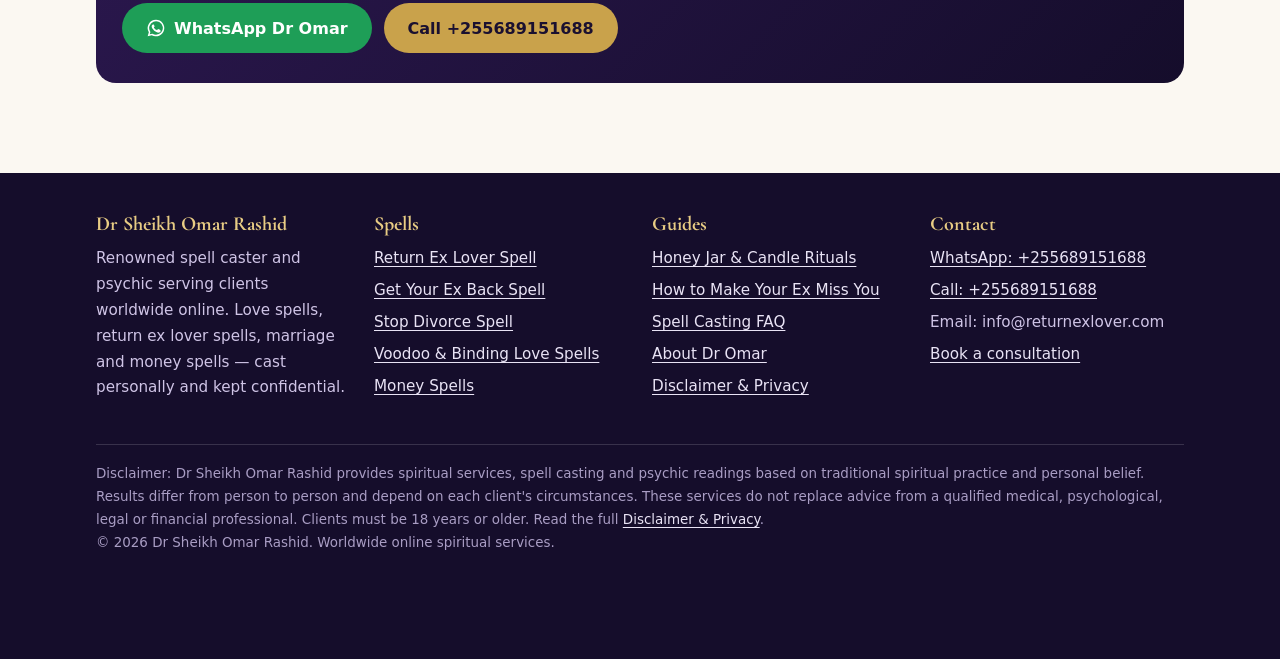
==== commit 1e03e5c0: "new site" ====
--- a/about/index.html
+++ b/about/index.html
@@ -5,7 +5,7 @@
 <meta name="viewport" content="width=device-width, initial-scale=1">
 <title>About Dr Sheikh Omar Rashid | Spell Caster &amp; Psychic</title>
 <meta name="description" content="About Dr Sheikh Omar Rashid, a traditional spiritual healer, psychic and renowned love spell caster who works with clients worldwide online.">
-<link rel="canonical" href="https://exloverback.online/about/">
+<link rel="canonical" href="https://www.returnexlover.com/about/">
 <meta name="robots" content="index, follow, max-snippet:-1, max-image-preview:large">
 <meta name="author" content="Dr Sheikh Omar Rashid">
 <meta name="theme-color" content="#150d2b">
@@ -13,15 +13,15 @@
 <meta property="og:site_name" content="Dr Sheikh Omar Rashid">
 <meta property="og:title" content="About Dr Sheikh Omar Rashid | Spell Caster &amp; Psychic">
 <meta property="og:description" content="About Dr Sheikh Omar Rashid, a traditional spiritual healer, psychic and renowned love spell caster who works with clients worldwide online.">
-<meta property="og:url" content="https://exloverback.online/about/">
-<meta property="og:image" content="https://exloverback.online/og-image.png">
+<meta property="og:url" content="https://www.returnexlover.com/about/">
+<meta property="og:image" content="https://www.returnexlover.com/og-image.png">
 <meta property="og:image:width" content="1200">
 <meta property="og:image:height" content="630">
 <meta property="og:locale" content="en_US">
 <meta name="twitter:card" content="summary_large_image">
 <meta name="twitter:title" content="About Dr Sheikh Omar Rashid | Spell Caster &amp; Psychic">
 <meta name="twitter:description" content="About Dr Sheikh Omar Rashid, a traditional spiritual healer, psychic and renowned love spell caster who works with clients worldwide online.">
-<meta name="twitter:image" content="https://exloverback.online/og-image.png">
+<meta name="twitter:image" content="https://www.returnexlover.com/og-image.png">
 <link rel="icon" href="/favicon.svg" type="image/svg+xml">
 <link rel="apple-touch-icon" href="/logo.png">
 <link rel="preconnect" href="https://fonts.googleapis.com">
@@ -34,36 +34,36 @@
  "@graph": [
   {
    "@type": "WebSite",
-   "@id": "https://exloverback.online/#website",
-   "url": "https://exloverback.online/",
+   "@id": "https://www.returnexlover.com/#website",
+   "url": "https://www.returnexlover.com/",
    "name": "Dr Sheikh Omar Rashid",
    "description": "Love spell caster and psychic offering worldwide online spell casting.",
    "publisher": {
-    "@id": "https://exloverback.online/#org"
+    "@id": "https://www.returnexlover.com/#org"
    },
    "inLanguage": "en"
   },
   {
    "@type": "Organization",
-   "@id": "https://exloverback.online/#org",
+   "@id": "https://www.returnexlover.com/#org",
    "name": "Dr Sheikh Omar Rashid",
    "alternateName": [
     "Dr Omar Rashid",
     "Sheikh Omar Rashid",
     "Dr Omar Spell Caster"
    ],
-   "url": "https://exloverback.online/",
-   "logo": "https://exloverback.online/logo.png",
-   "image": "https://exloverback.online/og-image.png",
+   "url": "https://www.returnexlover.com/",
+   "logo": "https://www.returnexlover.com/logo.png",
+   "image": "https://www.returnexlover.com/og-image.png",
    "description": "Renowned love spell caster and psychic providing return ex lover, stop divorce, voodoo love, binding and money spells to clients worldwide through an online service.",
    "telephone": "+255689151688",
-   "email": "info@exloverback.online",
+   "email": "info@returnexlover.com",
    "areaServed": {
     "@type": "Place",
     "name": "Worldwide"
    },
    "founder": {
-    "@id": "https://exloverback.online/#person"
+    "@id": "https://www.returnexlover.com/#person"
    },
    "knowsAbout": [
     "Love spells",
@@ -79,7 +79,7 @@
     "@type": "ContactPoint",
     "contactType": "customer service",
     "telephone": "+255689151688",
-    "email": "info@exloverback.online",
+    "email": "info@returnexlover.com",
     "areaServed": "Worldwide",
     "availableLanguage": [
      "English"
@@ -88,7 +88,7 @@
   },
   {
    "@type": "Person",
-   "@id": "https://exloverback.online/#person",
+   "@id": "https://www.returnexlover.com/#person",
    "name": "Dr Sheikh Omar Rashid",
    "alternateName": [
     "Dr Omar",
@@ -96,10 +96,10 @@
     "Dr Omar Rashid"
    ],
    "jobTitle": "Spiritual Healer, Psychic and Love Spell Caster",
-   "url": "https://exloverback.online/about/",
-   "image": "https://exloverback.online/logo.png",
+   "url": "https://www.returnexlover.com/about/",
+   "image": "https://www.returnexlover.com/logo.png",
    "worksFor": {
-    "@id": "https://exloverback.online/#org"
+    "@id": "https://www.returnexlover.com/#org"
    },
    "knowsAbout": [
     "Love spells",
@@ -114,47 +114,47 @@
   },
   {
    "@type": "AboutPage",
-   "@id": "https://exloverback.online/about/#webpage",
-   "url": "https://exloverback.online/about/",
+   "@id": "https://www.returnexlover.com/about/#webpage",
+   "url": "https://www.returnexlover.com/about/",
    "name": "About Dr Sheikh Omar Rashid | Spell Caster & Psychic",
    "description": "About Dr Sheikh Omar Rashid, a traditional spiritual healer, psychic and renowned love spell caster who works with clients worldwide online.",
    "isPartOf": {
-    "@id": "https://exloverback.online/#website"
+    "@id": "https://www.returnexlover.com/#website"
    },
    "about": {
-    "@id": "https://exloverback.online/#org"
+    "@id": "https://www.returnexlover.com/#org"
    },
    "inLanguage": "en",
    "dateModified": "2026-09-27",
    "breadcrumb": {
-    "@id": "https://exloverback.online/about/#breadcrumb"
+    "@id": "https://www.returnexlover.com/about/#breadcrumb"
    },
    "primaryImageOfPage": {
     "@type": "ImageObject",
-    "url": "https://exloverback.online/og-image.png"
+    "url": "https://www.returnexlover.com/og-image.png"
    }
   },
   {
    "@type": "BreadcrumbList",
-   "@id": "https://exloverback.online/about/#breadcrumb",
+   "@id": "https://www.returnexlover.com/about/#breadcrumb",
    "itemListElement": [
     {
      "@type": "ListItem",
      "position": 1,
      "name": "Home",
-     "item": "https://exloverback.online/"
+     "item": "https://www.returnexlover.com/"
     },
     {
      "@type": "ListItem",
      "position": 2,
      "name": "About Dr Omar",
-     "item": "https://exloverback.online/about/"
+     "item": "https://www.returnexlover.com/about/"
     }
    ]
   },
   {
    "@type": "FAQPage",
-   "@id": "https://exloverback.online/about/#faq",
+   "@id": "https://www.returnexlover.com/about/#faq",
    "mainEntity": [
     {
      "@type": "Question",
@@ -285,7 +285,7 @@
 <div><h3>Contact</h3><ul>
 <li><a href="https://wa.me/255689151688?text=Hello%20Dr%20Omar%2C%20I%20would%20like%20a%20consultation." rel="nofollow">WhatsApp: +255689151688</a></li>
 <li><a href="tel:+255689151688">Call: +255689151688</a></li>
-<li><a href="mailto:info@exloverback.online">info@exloverback.online</a></li>
+<li>Email: <span class="notranslate" translate="no">info@returnexlover.com</span></li>
 <li><a href="/contact/">Book a consultation</a></li></ul></div>
 </div>
 <p class="disclaimer">Disclaimer: <span class="notranslate" translate="no">Dr Sheikh Omar Rashid</span> provides spiritual services, spell casting and psychic readings based on traditional spiritual practice and personal belief. Results differ from person to person and depend on each client's circumstances. These services do not replace advice from a qualified medical, psychological, legal or financial professional. Clients must be 18 years or older. Read the full <a href="/disclaimer/">Disclaimer &amp; Privacy</a>.<br>© 2026 <span class="notranslate" translate="no">Dr Sheikh Omar Rashid</span>. Worldwide online spiritual services.</p>
@@ -298,4 +298,4 @@
 </script>
 <script src="/lang.js" defer></script>
 </body>
-</html>+</html>
--- a/style.css
+++ b/style.css
@@ -180,4 +180,4 @@
 @media (max-width:1100px){.menu-btn{display:flex}}
 @media (max-width:360px){.brand small{display:none}}
 /* Google Translate removes spaces around the protected name; add them back visually */
-html.translated-ltr main .notranslate,html.translated-rtl main .notranslate{margin:0 .28em}+html.translated-ltr main .notranslate,html.translated-rtl main .notranslate{margin:0 .28em}
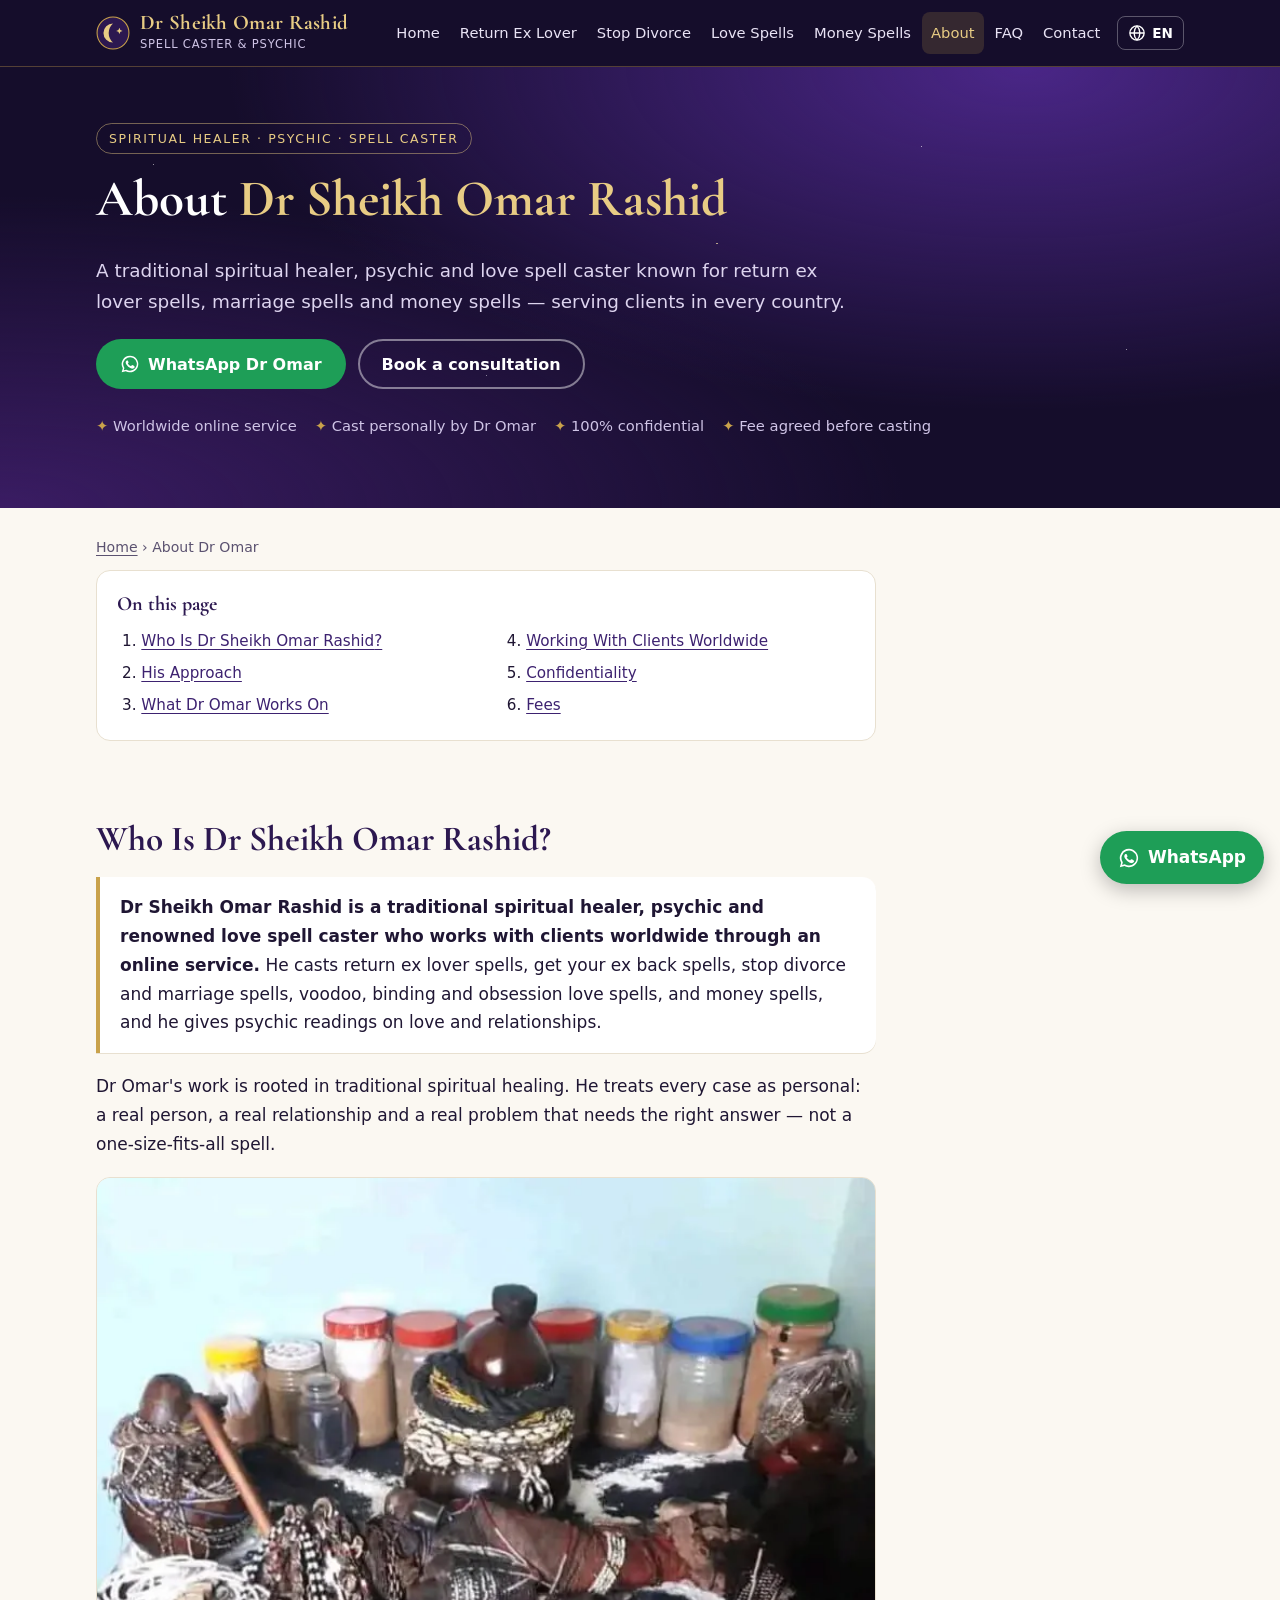
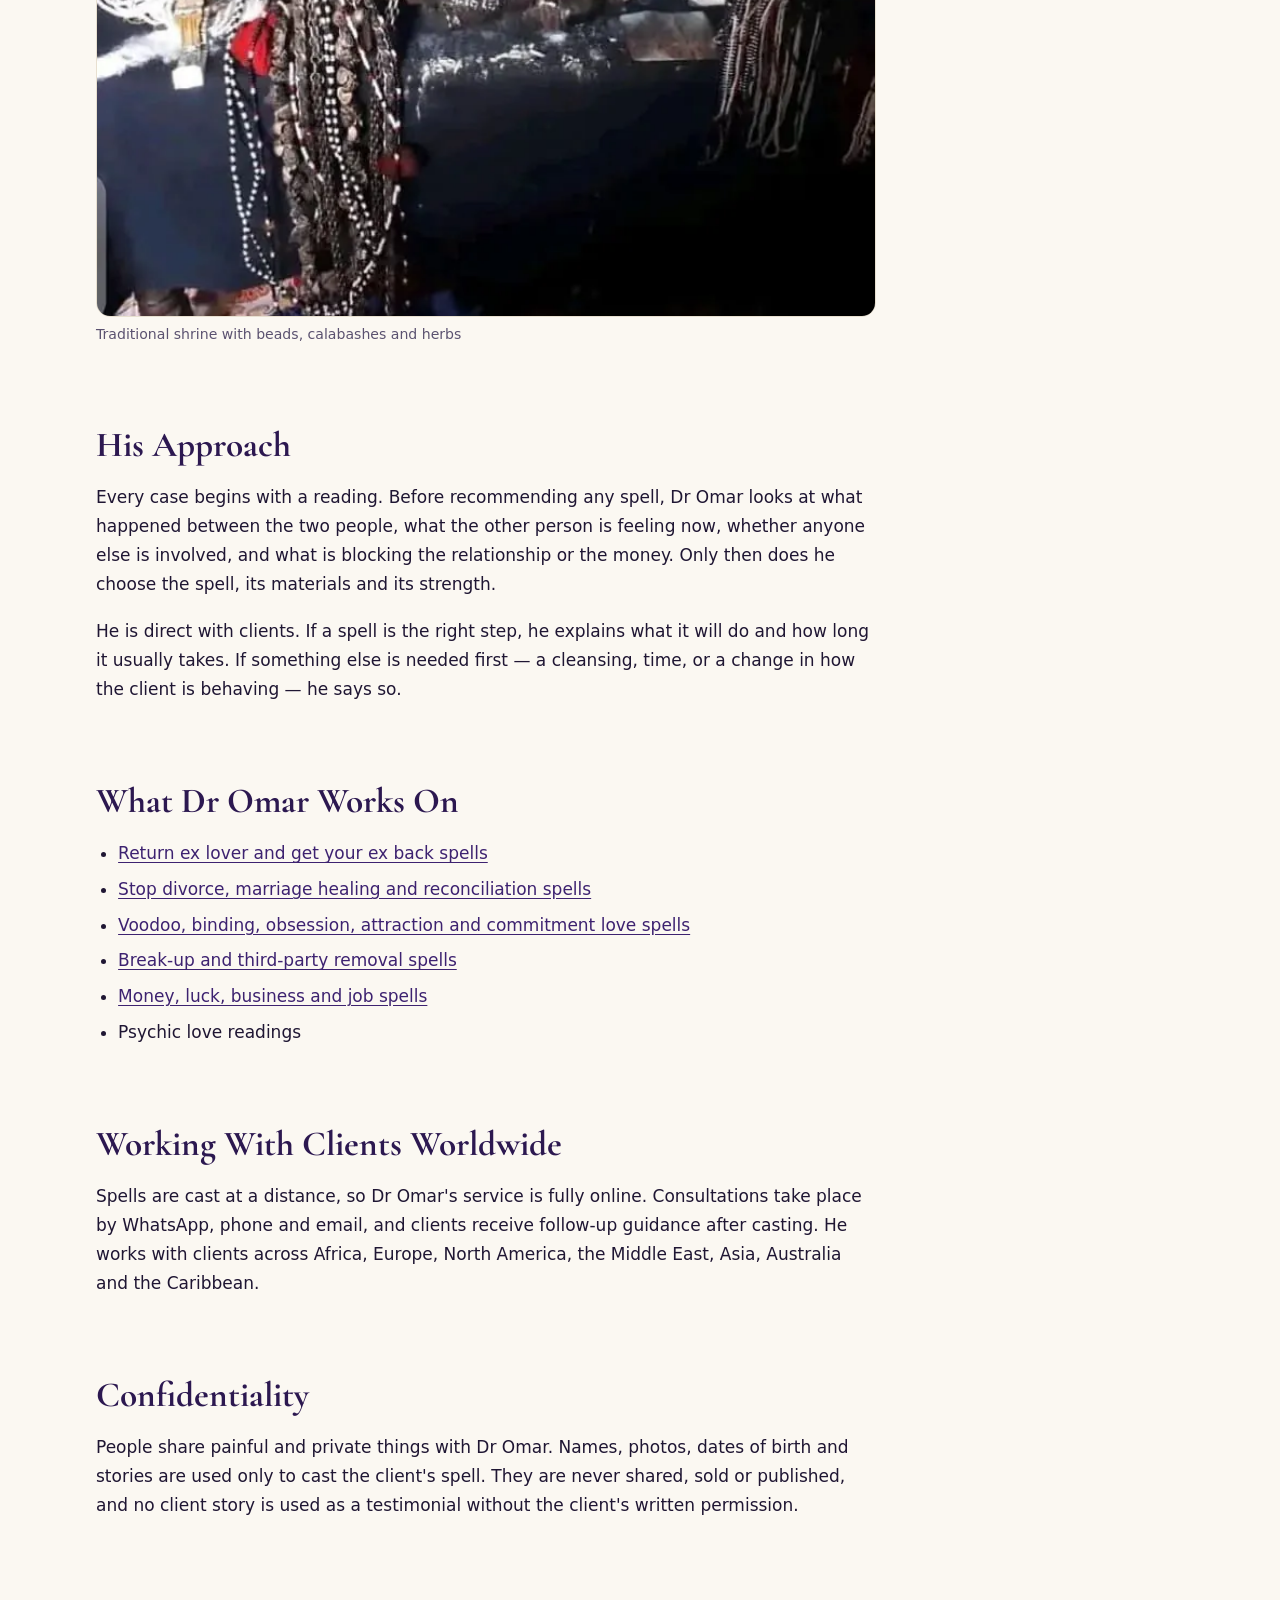
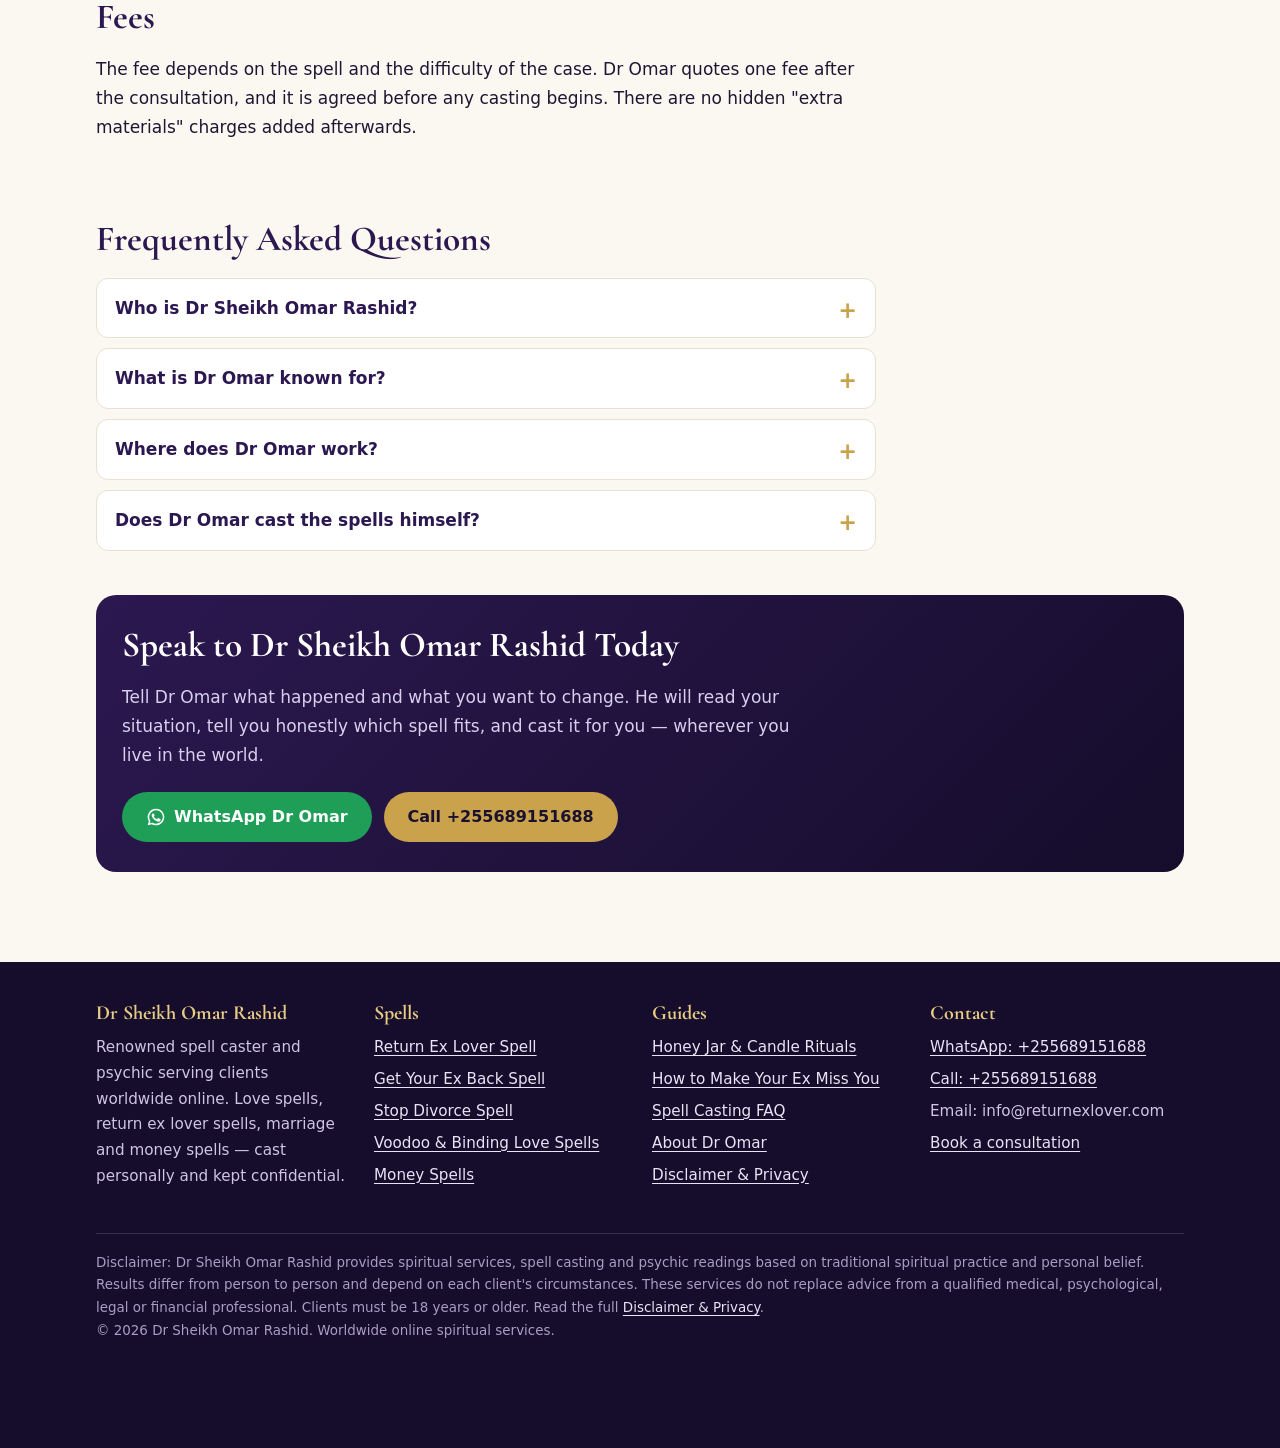
==== commit a2147f63: "Add client video testimonials and ritual photos - Homepage: "Real Testimonials" section with two cli" ====
--- a/about/index.html
+++ b/about/index.html
@@ -228,6 +228,8 @@
 <!-- EDIT: add Dr Omar's own story here: where he is from, how many years he has practised, who taught him, and the traditions he works in. Real details help Google and AI assistants trust the page. -->
 <p>Dr Omar's work is rooted in traditional spiritual healing. He treats every case as personal: a real person, a real relationship and a real problem that needs the right answer — not a one-size-fits-all spell.</p>
 
+<figure class="media-figure"><img src="/img/traditional-healer-shrine-beads-calabash.webp" alt="Traditional healer&#x27;s shrine with calabashes, beads, cowrie shells and jars of herbs" width="720" height="683" loading="lazy" decoding="async"><figcaption>Traditional shrine with beads, calabashes and herbs</figcaption></figure>
+
 <h2 id="his-approach">His Approach</h2>
 <p>Every case begins with a reading. Before recommending any spell, Dr Omar looks at what happened between the two people, what the other person is feeling now, whether anyone else is involved, and what is blocking the relationship or the money. Only then does he choose the spell, its materials and its strength.</p>
 <p>He is direct with clients. If a spell is the right step, he explains what it will do and how long it usually takes. If something else is needed first — a cleansing, time, or a change in how the client is behaving — he says so.</p>
--- a/style.css
+++ b/style.css
@@ -181,3 +181,22 @@
 @media (max-width:360px){.brand small{display:none}}
 /* Google Translate removes spaces around the protected name; add them back visually */
 html.translated-ltr main .notranslate,html.translated-rtl main .notranslate{margin:0 .28em}
+
+/* Photos */
+.media-figure{margin:6px 0 22px;max-width:780px}
+.media-figure img,.gallery-item img{display:block;width:100%;height:auto;border-radius:var(--radius);border:1px solid var(--line);background:#efe8da}
+.media-figure figcaption,.gallery-item figcaption{font-size:.88rem;color:var(--muted);margin-top:6px}
+.gallery{display:grid;grid-template-columns:repeat(3,1fr);gap:14px;margin:14px 0 26px}
+@media (max-width:640px){.gallery{grid-template-columns:repeat(2,1fr)}}
+.gallery-item{margin:0}
+.gallery-item img{aspect-ratio:1/1;object-fit:cover}
+
+/* Video testimonials */
+.testimonials{display:grid;grid-template-columns:repeat(auto-fit,minmax(280px,1fr));gap:18px;margin:14px 0 12px;align-items:start}
+.testimonial{margin:0;background:#fff;border:1px solid var(--line);border-radius:var(--radius);padding:12px}
+.testimonial video{display:block;width:100%;height:auto;max-height:560px;background:#000;border-radius:10px;object-fit:contain}
+.testimonial blockquote{margin:12px 2px 6px;font-family:var(--serif);font-size:1.25rem;line-height:1.35;color:var(--plum)}
+.testimonial cite{display:block;font-style:normal;font-size:.88rem;color:var(--muted);margin:0 2px 8px}
+.testimonial details{font-size:.93rem;margin:0 2px}
+.testimonial summary{cursor:pointer;font-weight:700;color:var(--plum-2)}
+.testimonial details p{margin:.5em 0}
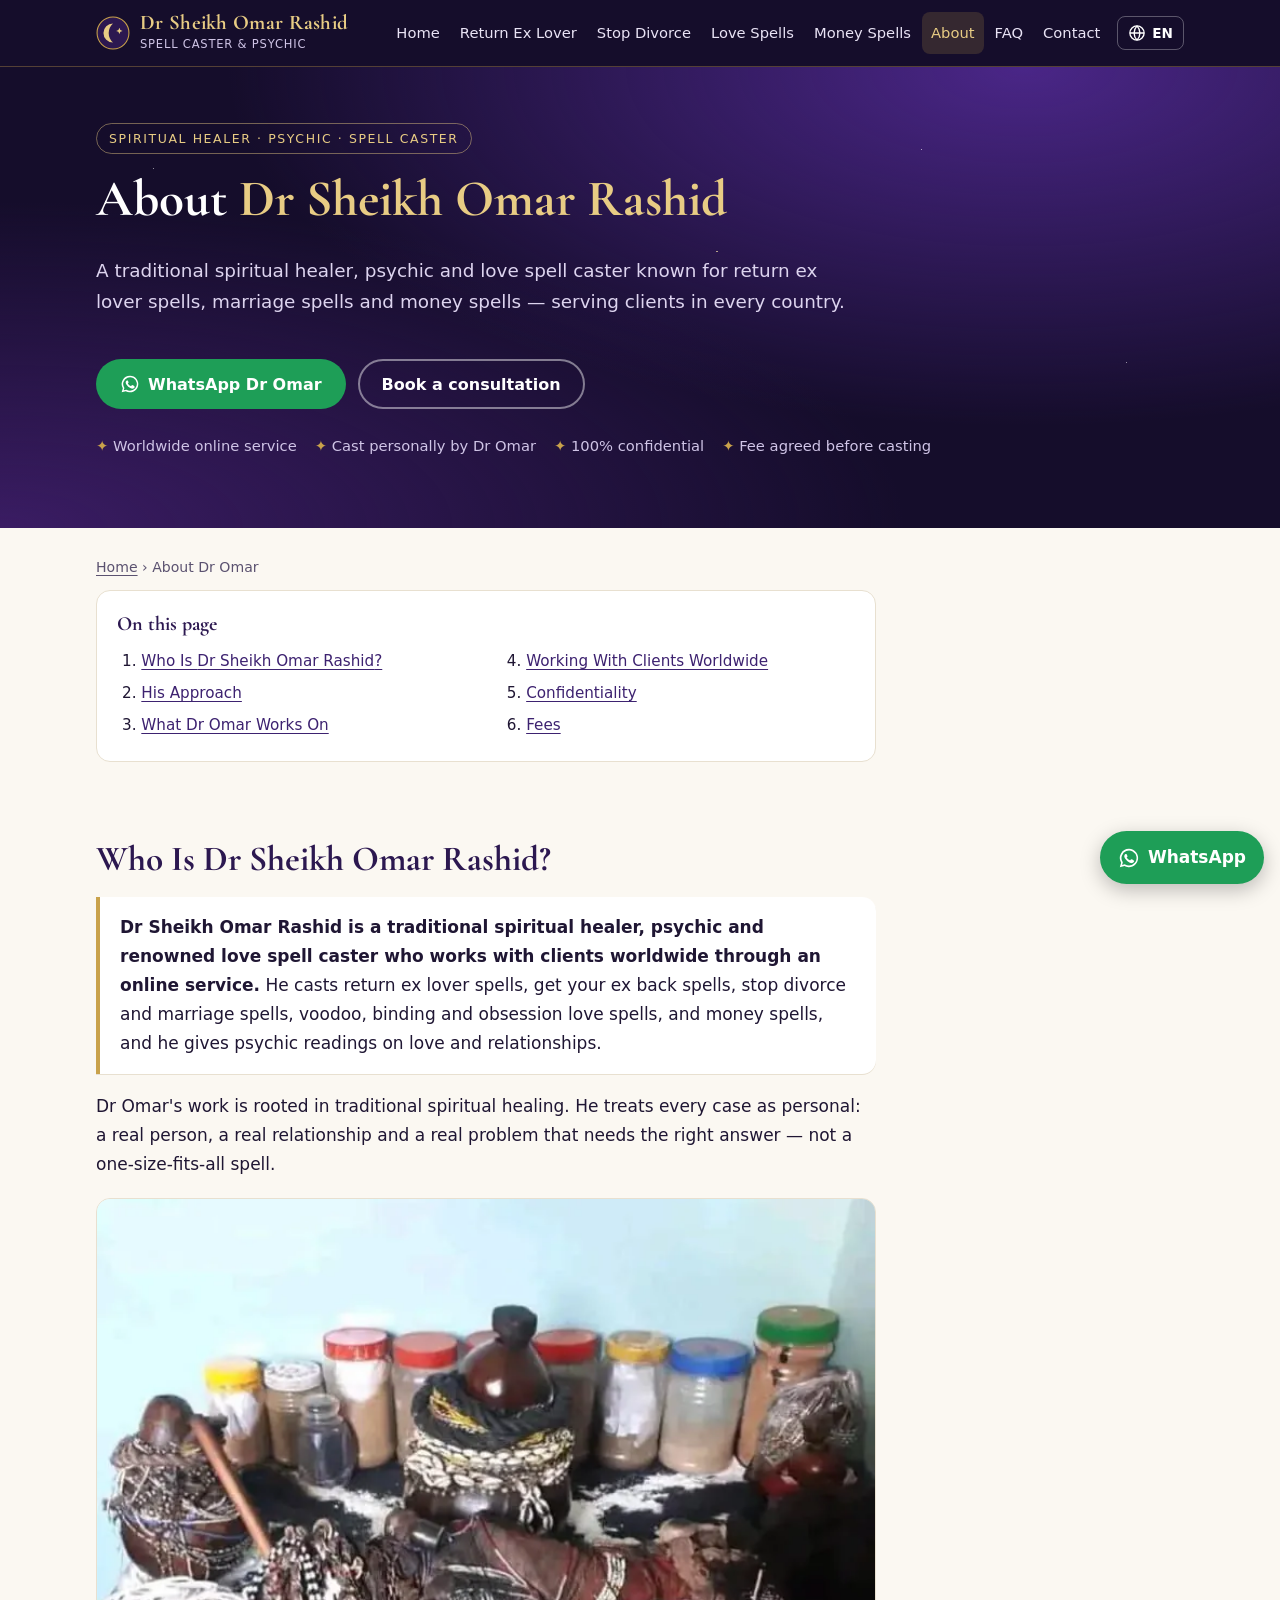
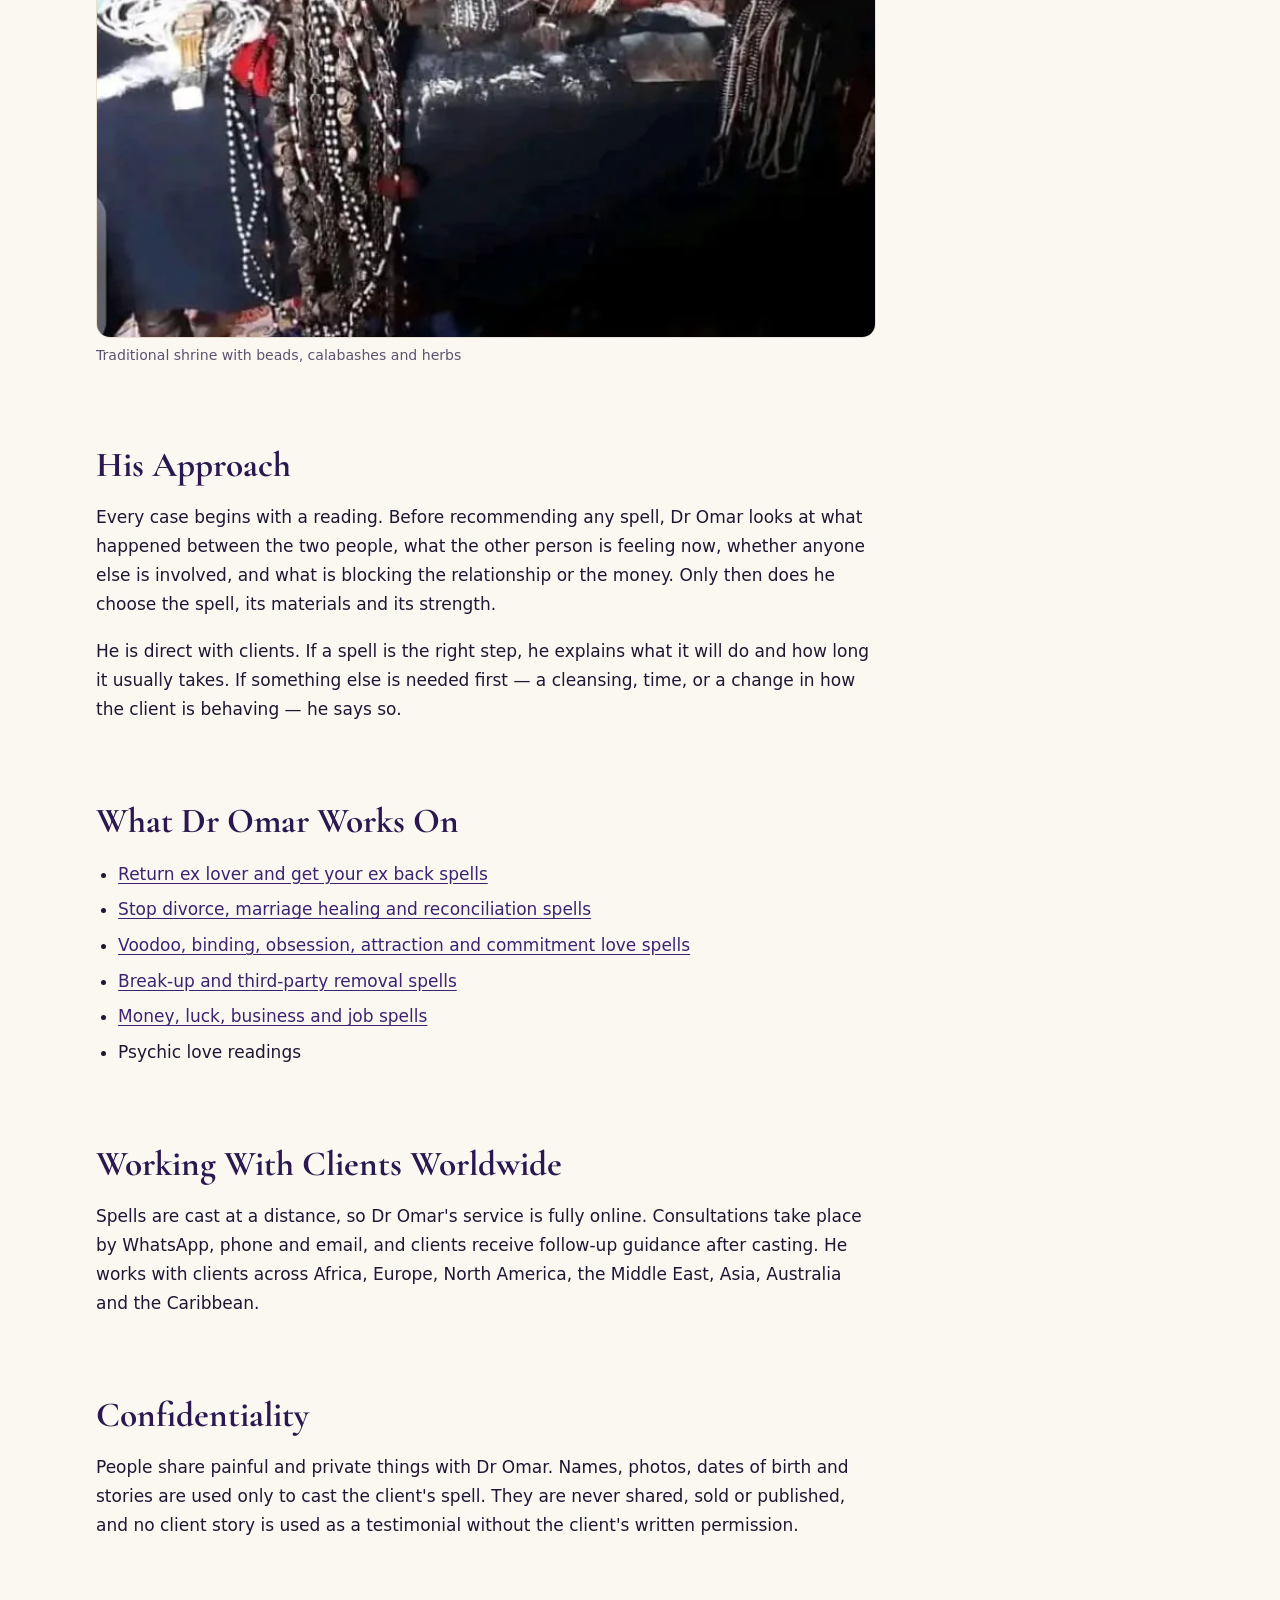
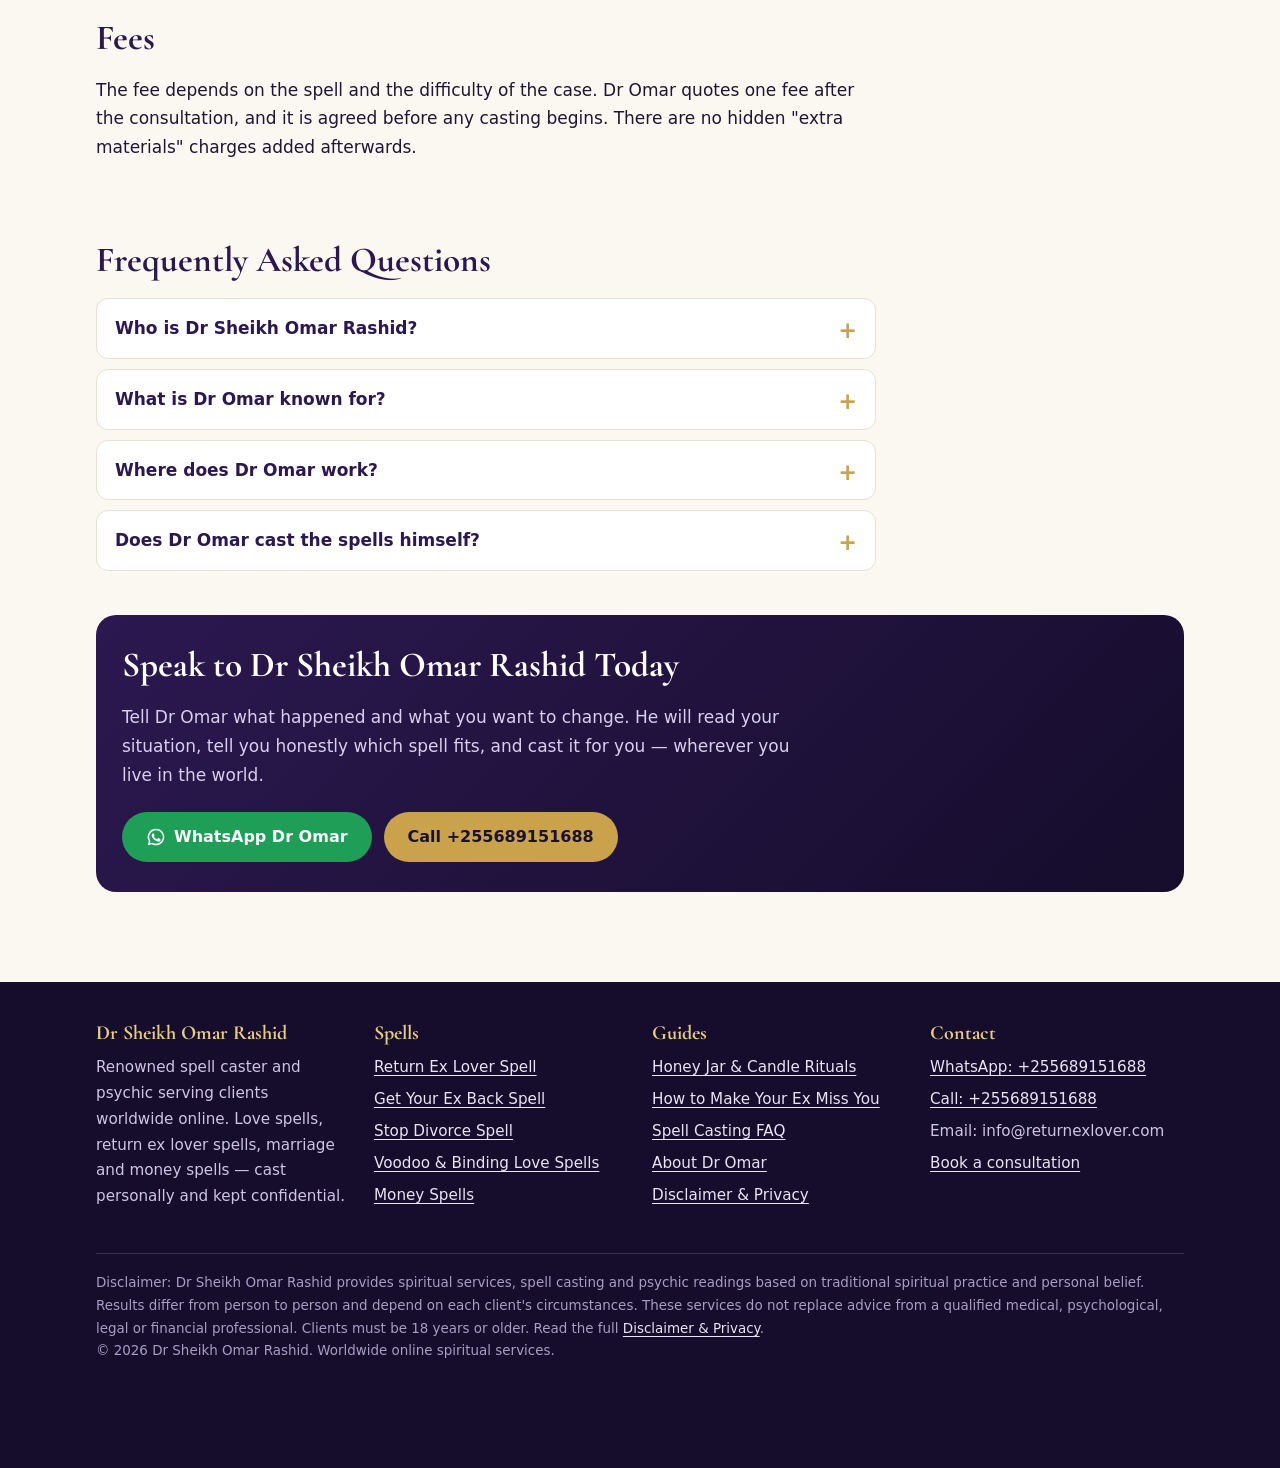
==== commit 9c2d9956: "Move first client video testimonial to the top of the homepage The "husband back to the family" vide" ====
--- a/about/index.html
+++ b/about/index.html
@@ -208,12 +208,17 @@
 </header>
 <main id="main">
 <section class="hero">
-<div class="wrap">
+<div class="wrap hero-grid">
+<div class="hero-text">
 <span class="eyebrow">Spiritual Healer · Psychic · Spell Caster</span>
 <h1>About <span><span class="notranslate" translate="no">Dr Sheikh Omar Rashid</span></span></h1>
 <p class="lead">A traditional spiritual healer, psychic and love spell caster known for return ex lover spells, marriage spells and money spells — serving clients in every country.</p>
+</div>
+
+<div class="hero-actions">
 <div class="cta-row"><a class="btn btn-wa" href="https://wa.me/255689151688?text=Hello%20Dr%20Omar%2C%20I%20would%20like%20to%20speak%20with%20you%20about%20my%20situation." rel="nofollow"><svg viewBox="0 0 24 24" aria-hidden="true" fill="currentColor"><path d="M12 2a10 10 0 0 0-8.6 15.1L2 22l5-1.3A10 10 0 1 0 12 2zm0 18.2a8.2 8.2 0 0 1-4.2-1.2l-.3-.2-3 .8.8-2.9-.2-.3A8.2 8.2 0 1 1 12 20.2zm4.5-6.1c-.2-.1-1.5-.7-1.7-.8-.2-.1-.4-.1-.6.1l-.8 1c-.1.2-.3.2-.5.1a6.7 6.7 0 0 1-3.3-2.9c-.3-.4.3-.4.7-1.3.1-.2 0-.3 0-.4l-.8-1.8c-.2-.5-.4-.4-.6-.4h-.5a1 1 0 0 0-.7.3 3 3 0 0 0-.9 2.2 5.2 5.2 0 0 0 1.1 2.7 11.8 11.8 0 0 0 4.5 4c1.7.7 2.3.8 3.2.6a2.7 2.7 0 0 0 1.8-1.3 2.2 2.2 0 0 0 .2-1.3c-.1-.1-.3-.2-.5-.3z"/></svg> WhatsApp Dr Omar</a><a class="btn btn-ghost" href="/contact/">Book a consultation</a></div>
 <ul class="trust"><li>Worldwide online service</li><li>Cast personally by Dr Omar</li><li>100% confidential</li><li>Fee agreed before casting</li></ul>
+</div>
 </div>
 </section>
 <div class="wrap content">
--- a/style.css
+++ b/style.css
@@ -200,3 +200,19 @@
 .testimonial details{font-size:.93rem;margin:0 2px}
 .testimonial summary{cursor:pointer;font-weight:700;color:var(--plum-2)}
 .testimonial details p{margin:.5em 0}
+
+/* Hero with a testimonial video (homepage) */
+.hero-grid{display:grid;grid-template-columns:minmax(0,1fr);grid-template-areas:"text" "media" "actions";column-gap:44px}
+.hero-text{grid-area:text}.hero-actions{grid-area:actions}
+.hero-media{grid-area:media;margin:6px 0 4px;max-width:420px;width:100%}
+.hero-media video{display:block;width:100%;height:auto;max-height:68vh;object-fit:contain;background:#000;border-radius:14px;border:1px solid rgba(232,204,132,.35)}
+.hero-media figcaption{font-size:.95rem;color:#e9e3f5;margin-top:10px;font-family:var(--serif);font-size:1.12rem;line-height:1.35}
+.hero-media cite{display:block;font-family:var(--sans);font-style:normal;font-size:.82rem;color:#cfc4e6;margin-top:4px}
+.hero-media details{font-family:var(--sans);font-size:.88rem;margin-top:6px;color:#ddd4ef}
+.hero-media summary{cursor:pointer;color:var(--gold-2);font-weight:700}
+.hero-media details p{margin:.4em 0}
+@media (min-width:900px){
+  .hero.has-media .hero-grid{grid-template-columns:minmax(0,1.35fr) minmax(0,1fr);grid-template-rows:auto 1fr;grid-template-areas:"text media" "actions media";align-items:start}
+  .hero.has-media .hero-media{justify-self:end;margin-top:0}
+}
+.testimonials.single{grid-template-columns:minmax(0,480px)}
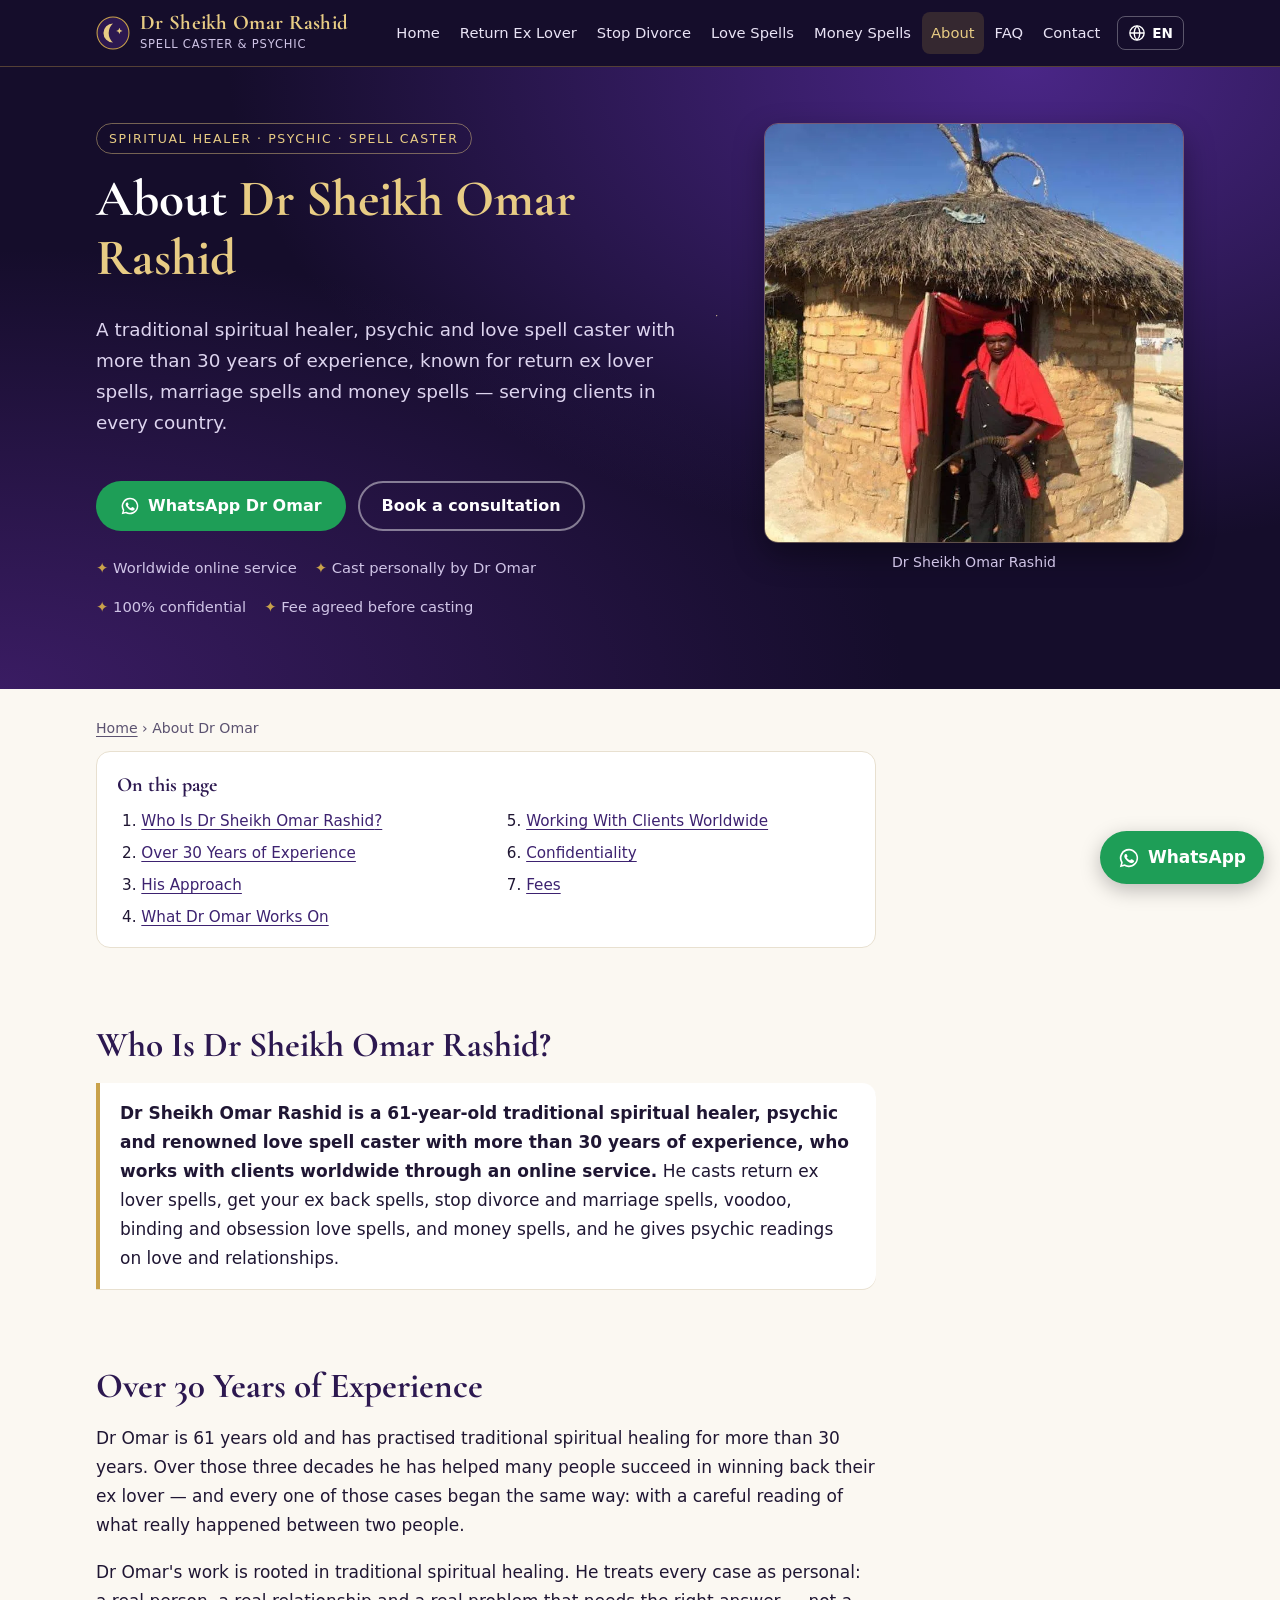
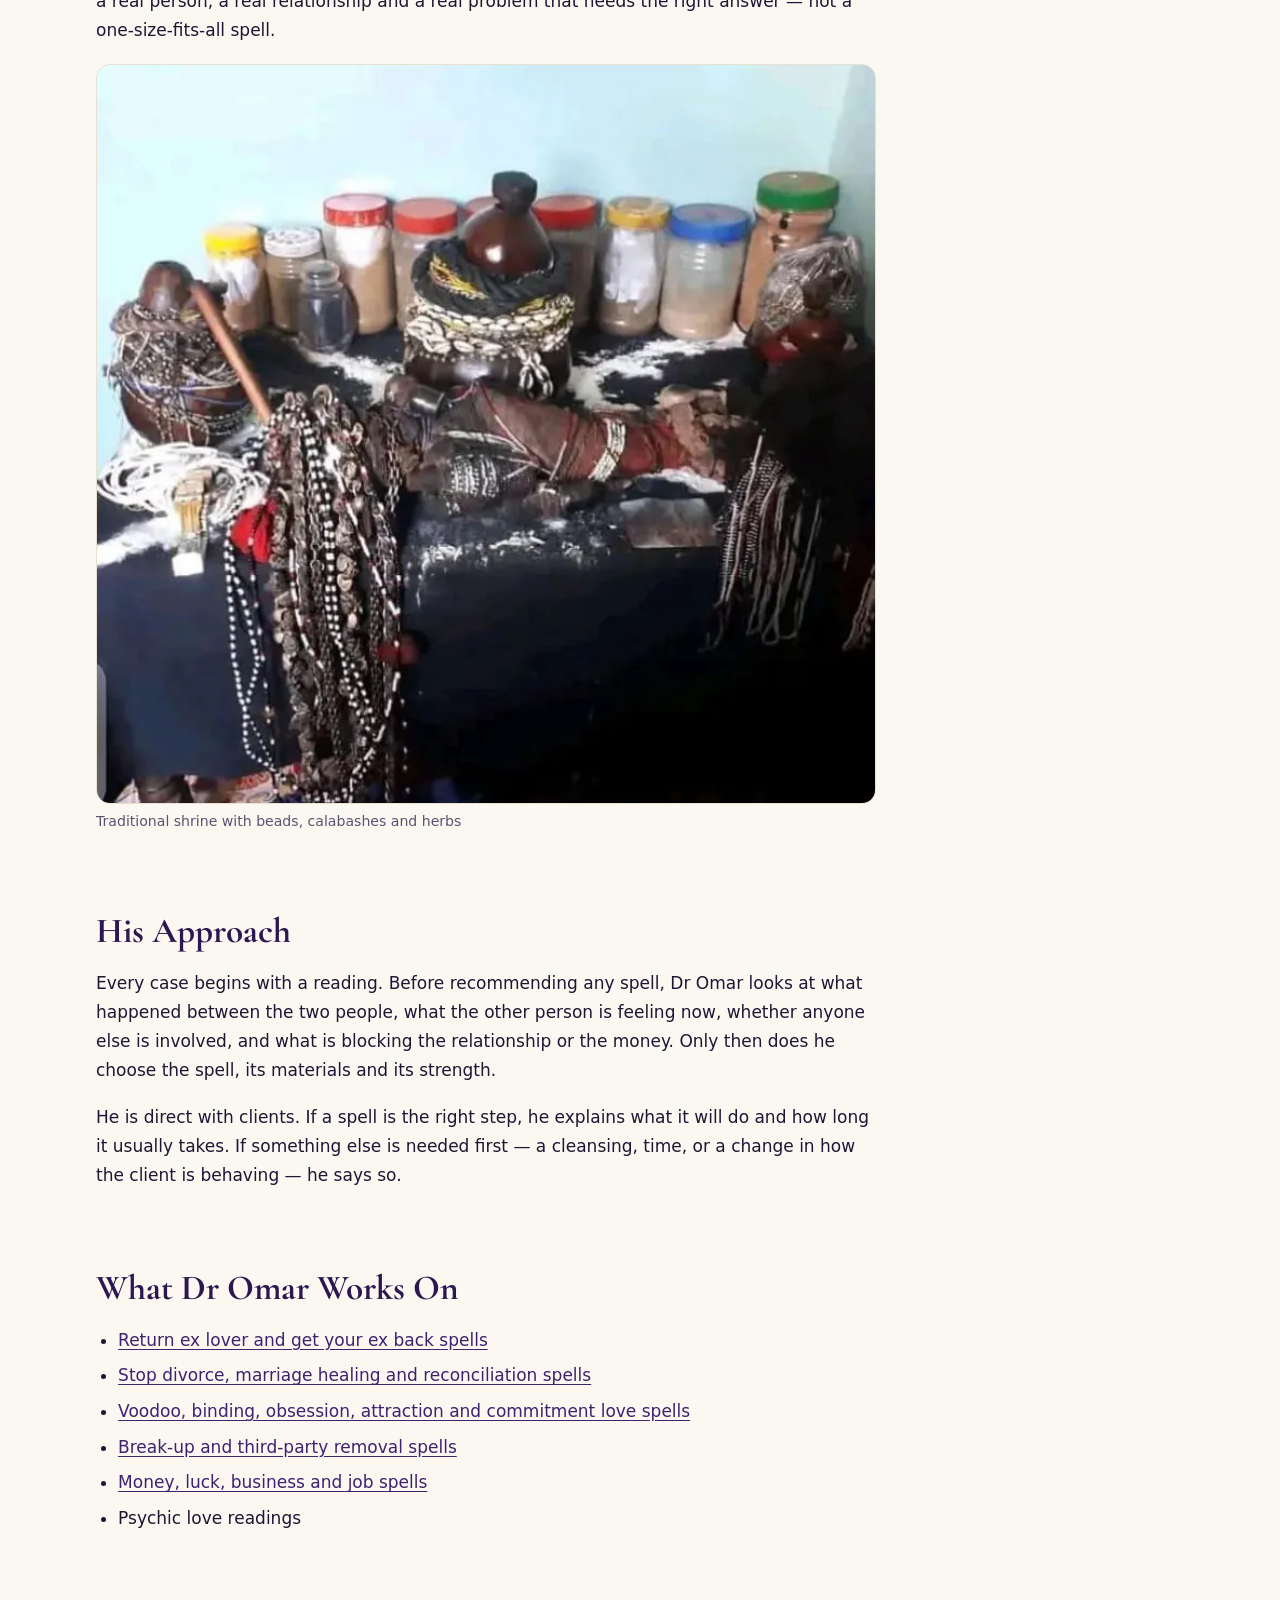
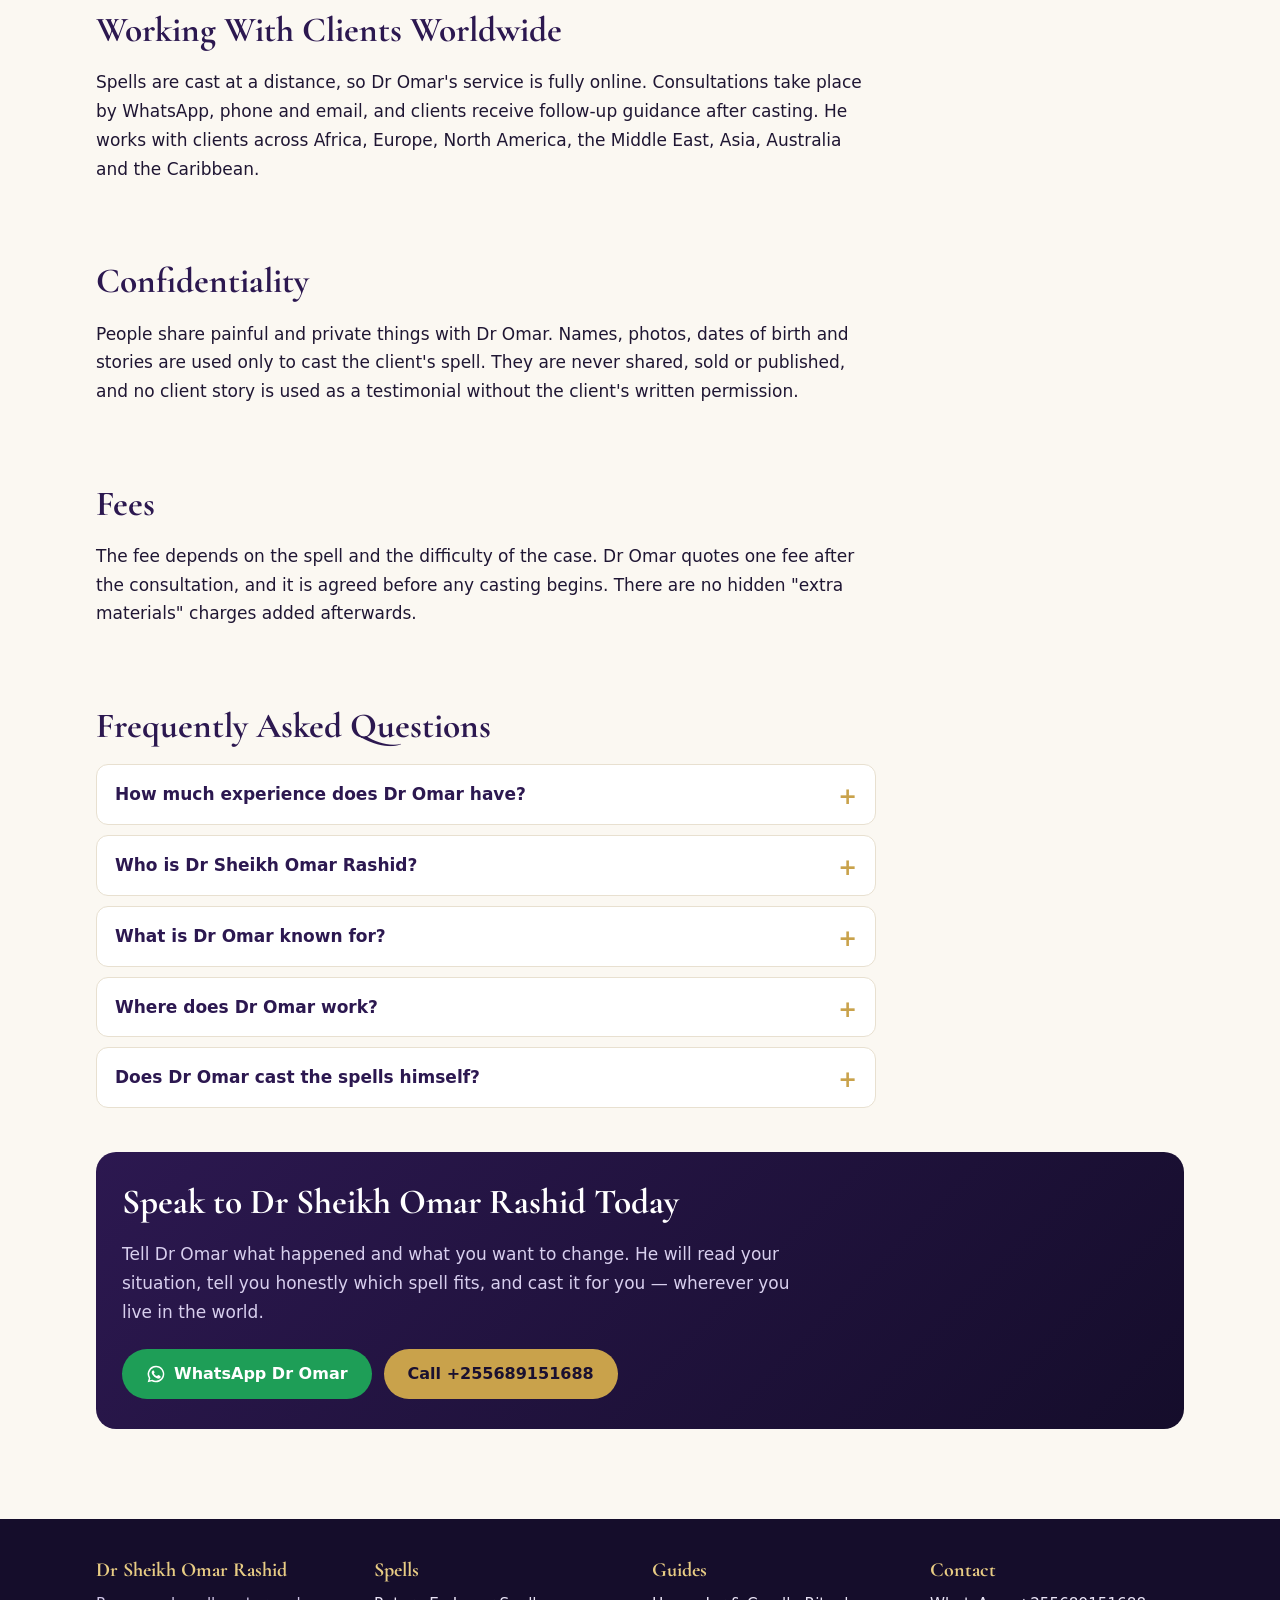
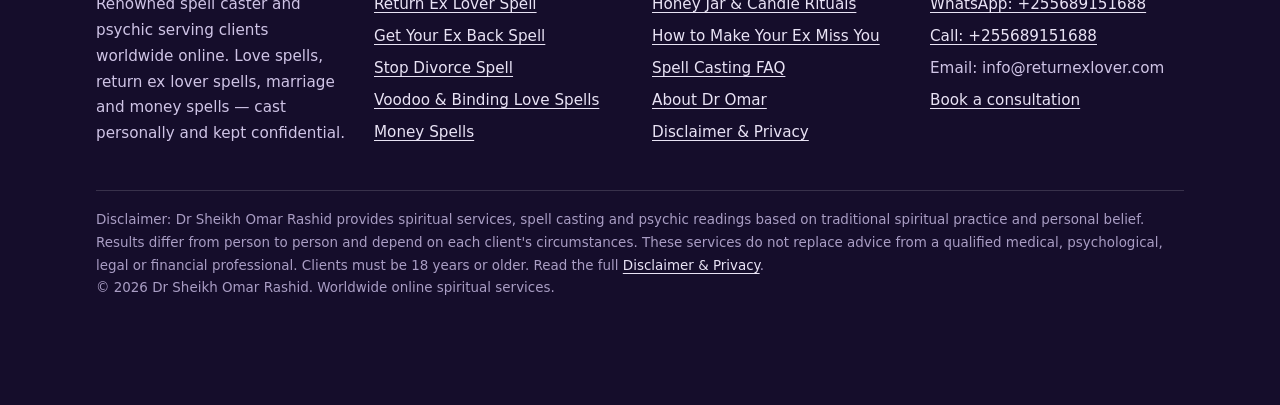
==== commit 26978d15: "About page: add Dr Omar's photo, age and 30+ years of experience - Photo of Dr Sheikh Omar Rashid be" ====
--- a/about/index.html
+++ b/about/index.html
@@ -2,9 +2,18 @@
 <html lang="en">
 <head>
 <meta charset="utf-8">
+<!-- Google tag (gtag.js) -->
+<script async src="https://www.googletagmanager.com/gtag/js?id=AW-18481007339"></script>
+<script>
+  window.dataLayer = window.dataLayer || [];
+  function gtag(){dataLayer.push(arguments);}
+  gtag('js', new Date());
+
+  gtag('config', 'AW-18481007339');
+</script>
 <meta name="viewport" content="width=device-width, initial-scale=1">
 <title>About Dr Sheikh Omar Rashid | Spell Caster &amp; Psychic</title>
-<meta name="description" content="About Dr Sheikh Omar Rashid, a traditional spiritual healer, psychic and renowned love spell caster who works with clients worldwide online.">
+<meta name="description" content="About Dr Sheikh Omar Rashid, a 61-year-old spiritual healer and love spell caster with over 30 years of experience, serving clients worldwide.">
 <link rel="canonical" href="https://www.returnexlover.com/about/">
 <meta name="robots" content="index, follow, max-snippet:-1, max-image-preview:large">
 <meta name="author" content="Dr Sheikh Omar Rashid">
@@ -12,7 +21,7 @@
 <meta property="og:type" content="website">
 <meta property="og:site_name" content="Dr Sheikh Omar Rashid">
 <meta property="og:title" content="About Dr Sheikh Omar Rashid | Spell Caster &amp; Psychic">
-<meta property="og:description" content="About Dr Sheikh Omar Rashid, a traditional spiritual healer, psychic and renowned love spell caster who works with clients worldwide online.">
+<meta property="og:description" content="About Dr Sheikh Omar Rashid, a 61-year-old spiritual healer and love spell caster with over 30 years of experience, serving clients worldwide.">
 <meta property="og:url" content="https://www.returnexlover.com/about/">
 <meta property="og:image" content="https://www.returnexlover.com/og-image.png">
 <meta property="og:image:width" content="1200">
@@ -20,7 +29,7 @@
 <meta property="og:locale" content="en_US">
 <meta name="twitter:card" content="summary_large_image">
 <meta name="twitter:title" content="About Dr Sheikh Omar Rashid | Spell Caster &amp; Psychic">
-<meta name="twitter:description" content="About Dr Sheikh Omar Rashid, a traditional spiritual healer, psychic and renowned love spell caster who works with clients worldwide online.">
+<meta name="twitter:description" content="About Dr Sheikh Omar Rashid, a 61-year-old spiritual healer and love spell caster with over 30 years of experience, serving clients worldwide.">
 <meta name="twitter:image" content="https://www.returnexlover.com/og-image.png">
 <link rel="icon" href="/favicon.svg" type="image/svg+xml">
 <link rel="apple-touch-icon" href="/logo.png">
@@ -97,7 +106,8 @@
    ],
    "jobTitle": "Spiritual Healer, Psychic and Love Spell Caster",
    "url": "https://www.returnexlover.com/about/",
-   "image": "https://www.returnexlover.com/logo.png",
+   "image": "https://www.returnexlover.com/img/dr-sheikh-omar-rashid.webp",
+   "description": "Traditional spiritual healer, psychic and love spell caster with more than 30 years of experience.",
    "worksFor": {
     "@id": "https://www.returnexlover.com/#org"
    },
@@ -117,7 +127,7 @@
    "@id": "https://www.returnexlover.com/about/#webpage",
    "url": "https://www.returnexlover.com/about/",
    "name": "About Dr Sheikh Omar Rashid | Spell Caster & Psychic",
-   "description": "About Dr Sheikh Omar Rashid, a traditional spiritual healer, psychic and renowned love spell caster who works with clients worldwide online.",
+   "description": "About Dr Sheikh Omar Rashid, a 61-year-old spiritual healer and love spell caster with over 30 years of experience, serving clients worldwide.",
    "isPartOf": {
     "@id": "https://www.returnexlover.com/#website"
    },
@@ -156,6 +166,14 @@
    "@type": "FAQPage",
    "@id": "https://www.returnexlover.com/about/#faq",
    "mainEntity": [
+    {
+     "@type": "Question",
+     "name": "How much experience does Dr Omar have?",
+     "acceptedAnswer": {
+      "@type": "Answer",
+      "text": "Dr Sheikh Omar Rashid is 61 years old and has more than 30 years of experience as a traditional spiritual healer and love spell caster. Over that time he has helped many people succeed in winning back their ex lover."
+     }
+    },
     {
      "@type": "Question",
      "name": "Who is Dr Sheikh Omar Rashid?",
@@ -207,14 +225,14 @@
 </div>
 </header>
 <main id="main">
-<section class="hero">
+<section class="hero has-media">
 <div class="wrap hero-grid">
 <div class="hero-text">
 <span class="eyebrow">Spiritual Healer · Psychic · Spell Caster</span>
 <h1>About <span><span class="notranslate" translate="no">Dr Sheikh Omar Rashid</span></span></h1>
-<p class="lead">A traditional spiritual healer, psychic and love spell caster known for return ex lover spells, marriage spells and money spells — serving clients in every country.</p>
-</div>
-
+<p class="lead">A traditional spiritual healer, psychic and love spell caster with more than 30 years of experience, known for return ex lover spells, marriage spells and money spells — serving clients in every country.</p>
+</div>
+<figure class="hero-media hero-photo"><img src="/img/dr-sheikh-omar-rashid.webp" alt="Dr Sheikh Omar Rashid standing in the doorway of a traditional thatched hut, dressed in red cloth" width="720" height="720" fetchpriority="high" decoding="async"><figcaption><span class="notranslate" translate="no">Dr Sheikh Omar Rashid</span></figcaption></figure>
 <div class="hero-actions">
 <div class="cta-row"><a class="btn btn-wa" href="https://wa.me/255689151688?text=Hello%20Dr%20Omar%2C%20I%20would%20like%20to%20speak%20with%20you%20about%20my%20situation." rel="nofollow"><svg viewBox="0 0 24 24" aria-hidden="true" fill="currentColor"><path d="M12 2a10 10 0 0 0-8.6 15.1L2 22l5-1.3A10 10 0 1 0 12 2zm0 18.2a8.2 8.2 0 0 1-4.2-1.2l-.3-.2-3 .8.8-2.9-.2-.3A8.2 8.2 0 1 1 12 20.2zm4.5-6.1c-.2-.1-1.5-.7-1.7-.8-.2-.1-.4-.1-.6.1l-.8 1c-.1.2-.3.2-.5.1a6.7 6.7 0 0 1-3.3-2.9c-.3-.4.3-.4.7-1.3.1-.2 0-.3 0-.4l-.8-1.8c-.2-.5-.4-.4-.6-.4h-.5a1 1 0 0 0-.7.3 3 3 0 0 0-.9 2.2 5.2 5.2 0 0 0 1.1 2.7 11.8 11.8 0 0 0 4.5 4c1.7.7 2.3.8 3.2.6a2.7 2.7 0 0 0 1.8-1.3 2.2 2.2 0 0 0 .2-1.3c-.1-.1-.3-.2-.5-.3z"/></svg> WhatsApp Dr Omar</a><a class="btn btn-ghost" href="/contact/">Book a consultation</a></div>
 <ul class="trust"><li>Worldwide online service</li><li>Cast personally by Dr Omar</li><li>100% confidential</li><li>Fee agreed before casting</li></ul>
@@ -224,13 +242,14 @@
 <div class="wrap content">
 <nav class="crumbs" aria-label="Breadcrumb"><a href="/">Home</a> › <span>About Dr Omar</span></nav>
 
-<nav class="toc" aria-label="On this page"><strong>On this page</strong><ol><li><a href="#who-is-dr-sheikh-omar-rashid">Who Is <span class="notranslate" translate="no">Dr Sheikh Omar Rashid</span>?</a></li><li><a href="#his-approach">His Approach</a></li><li><a href="#what-dr-omar-works-on">What Dr Omar Works On</a></li><li><a href="#working-with-clients-worldwide">Working With Clients Worldwide</a></li><li><a href="#confidentiality">Confidentiality</a></li><li><a href="#fees">Fees</a></li></ol></nav>
+<nav class="toc" aria-label="On this page"><strong>On this page</strong><ol><li><a href="#who-is-dr-sheikh-omar-rashid">Who Is <span class="notranslate" translate="no">Dr Sheikh Omar Rashid</span>?</a></li><li><a href="#over-30-years-of-experience">Over 30 Years of Experience</a></li><li><a href="#his-approach">His Approach</a></li><li><a href="#what-dr-omar-works-on">What Dr Omar Works On</a></li><li><a href="#working-with-clients-worldwide">Working With Clients Worldwide</a></li><li><a href="#confidentiality">Confidentiality</a></li><li><a href="#fees">Fees</a></li></ol></nav>
 <div class="prose-wrap">
 
 <section class="prose">
 <h2 id="who-is-dr-sheikh-omar-rashid">Who Is <span class="notranslate" translate="no">Dr Sheikh Omar Rashid</span>?</h2>
-<p class="answer"><strong><span class="notranslate" translate="no">Dr Sheikh Omar Rashid</span> is a traditional spiritual healer, psychic and renowned love spell caster who works with clients worldwide through an online service.</strong> He casts return ex lover spells, get your ex back spells, stop divorce and marriage spells, voodoo, binding and obsession love spells, and money spells, and he gives psychic readings on love and relationships.</p>
-<!-- EDIT: add Dr Omar's own story here: where he is from, how many years he has practised, who taught him, and the traditions he works in. Real details help Google and AI assistants trust the page. -->
+<p class="answer"><strong><span class="notranslate" translate="no">Dr Sheikh Omar Rashid</span> is a 61-year-old traditional spiritual healer, psychic and renowned love spell caster with more than 30 years of experience, who works with clients worldwide through an online service.</strong> He casts return ex lover spells, get your ex back spells, stop divorce and marriage spells, voodoo, binding and obsession love spells, and money spells, and he gives psychic readings on love and relationships.</p>
+<h2 id="over-30-years-of-experience">Over 30 Years of Experience</h2>
+<p>Dr Omar is 61 years old and has practised traditional spiritual healing for more than 30 years. Over those three decades he has helped many people succeed in winning back their ex lover — and every one of those cases began the same way: with a careful reading of what really happened between two people.</p>
 <p>Dr Omar's work is rooted in traditional spiritual healing. He treats every case as personal: a real person, a real relationship and a real problem that needs the right answer — not a one-size-fits-all spell.</p>
 
 <figure class="media-figure"><img src="/img/traditional-healer-shrine-beads-calabash.webp" alt="Traditional healer&#x27;s shrine with calabashes, beads, cowrie shells and jars of herbs" width="720" height="683" loading="lazy" decoding="async"><figcaption>Traditional shrine with beads, calabashes and herbs</figcaption></figure>
@@ -261,6 +280,7 @@
 
 </div>
 <section class="faq prose"><h2 id="faq">Frequently Asked Questions</h2>
+<details><summary>How much experience does Dr Omar have?</summary><div><p><span class="notranslate" translate="no">Dr Sheikh Omar Rashid</span> is 61 years old and has more than 30 years of experience as a traditional spiritual healer and love spell caster. Over that time he has helped many people succeed in winning back their ex lover.</p></div></details>
 <details><summary>Who is <span class="notranslate" translate="no">Dr Sheikh Omar Rashid</span>?</summary><div><p><span class="notranslate" translate="no">Dr Sheikh Omar Rashid</span> is a traditional spiritual healer, psychic and renowned love spell caster who serves clients worldwide through an online service.</p></div></details>
 <details><summary>What is Dr Omar known for?</summary><div><p>He is best known for return ex lover spells, get your ex back spells, stop divorce spells, voodoo and binding love spells, and money spells.</p></div></details>
 <details><summary>Where does Dr Omar work?</summary><div><p>Dr Omar works with clients worldwide. All consultations are by WhatsApp, phone or email, and spells are cast at a distance.</p></div></details>
--- a/style.css
+++ b/style.css
@@ -216,3 +216,7 @@
   .hero.has-media .hero-media{justify-self:end;margin-top:0}
 }
 .testimonials.single{grid-template-columns:minmax(0,480px)}
+
+/* Hero photo (About page) */
+.hero-photo img{display:block;width:100%;height:auto;border-radius:14px;border:1px solid rgba(232,204,132,.35);box-shadow:0 12px 30px rgba(0,0,0,.35)}
+.hero-photo figcaption{font-family:var(--sans);font-size:.88rem;color:#cfc4e6;text-align:center}
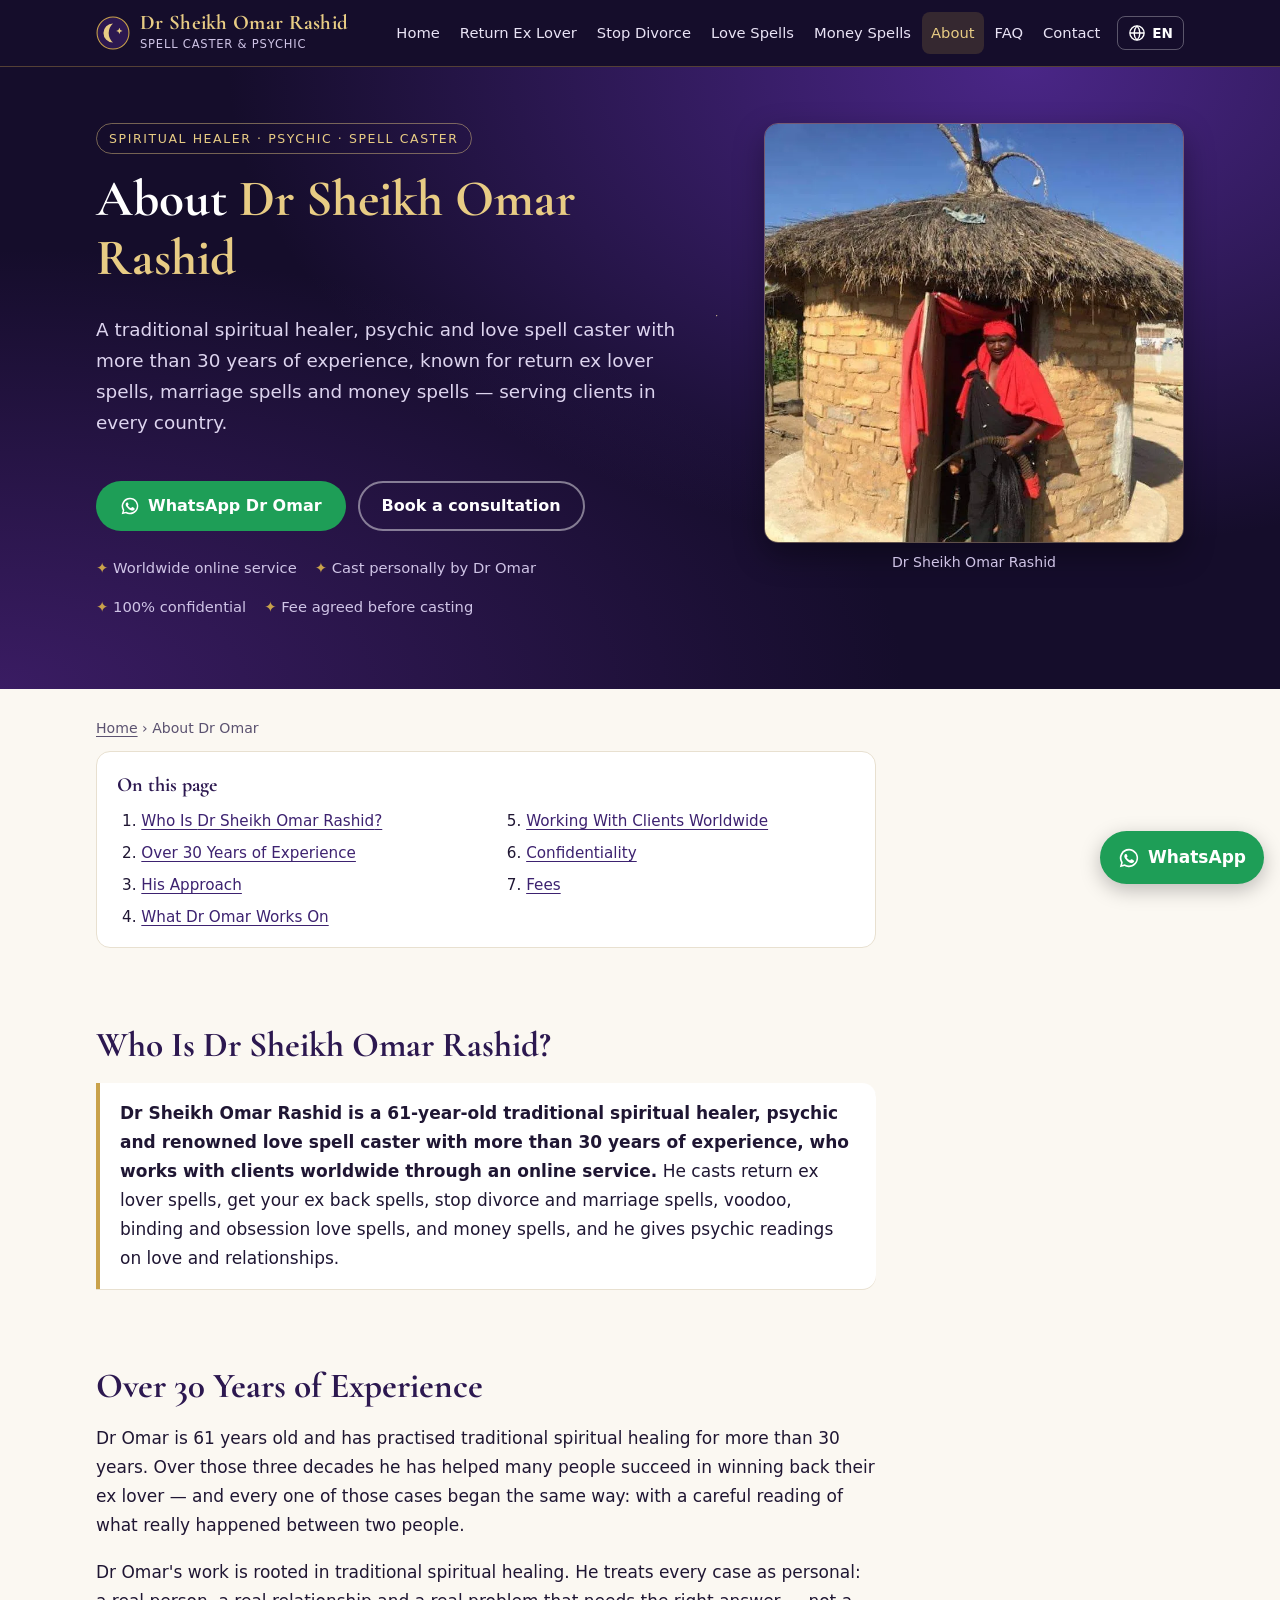
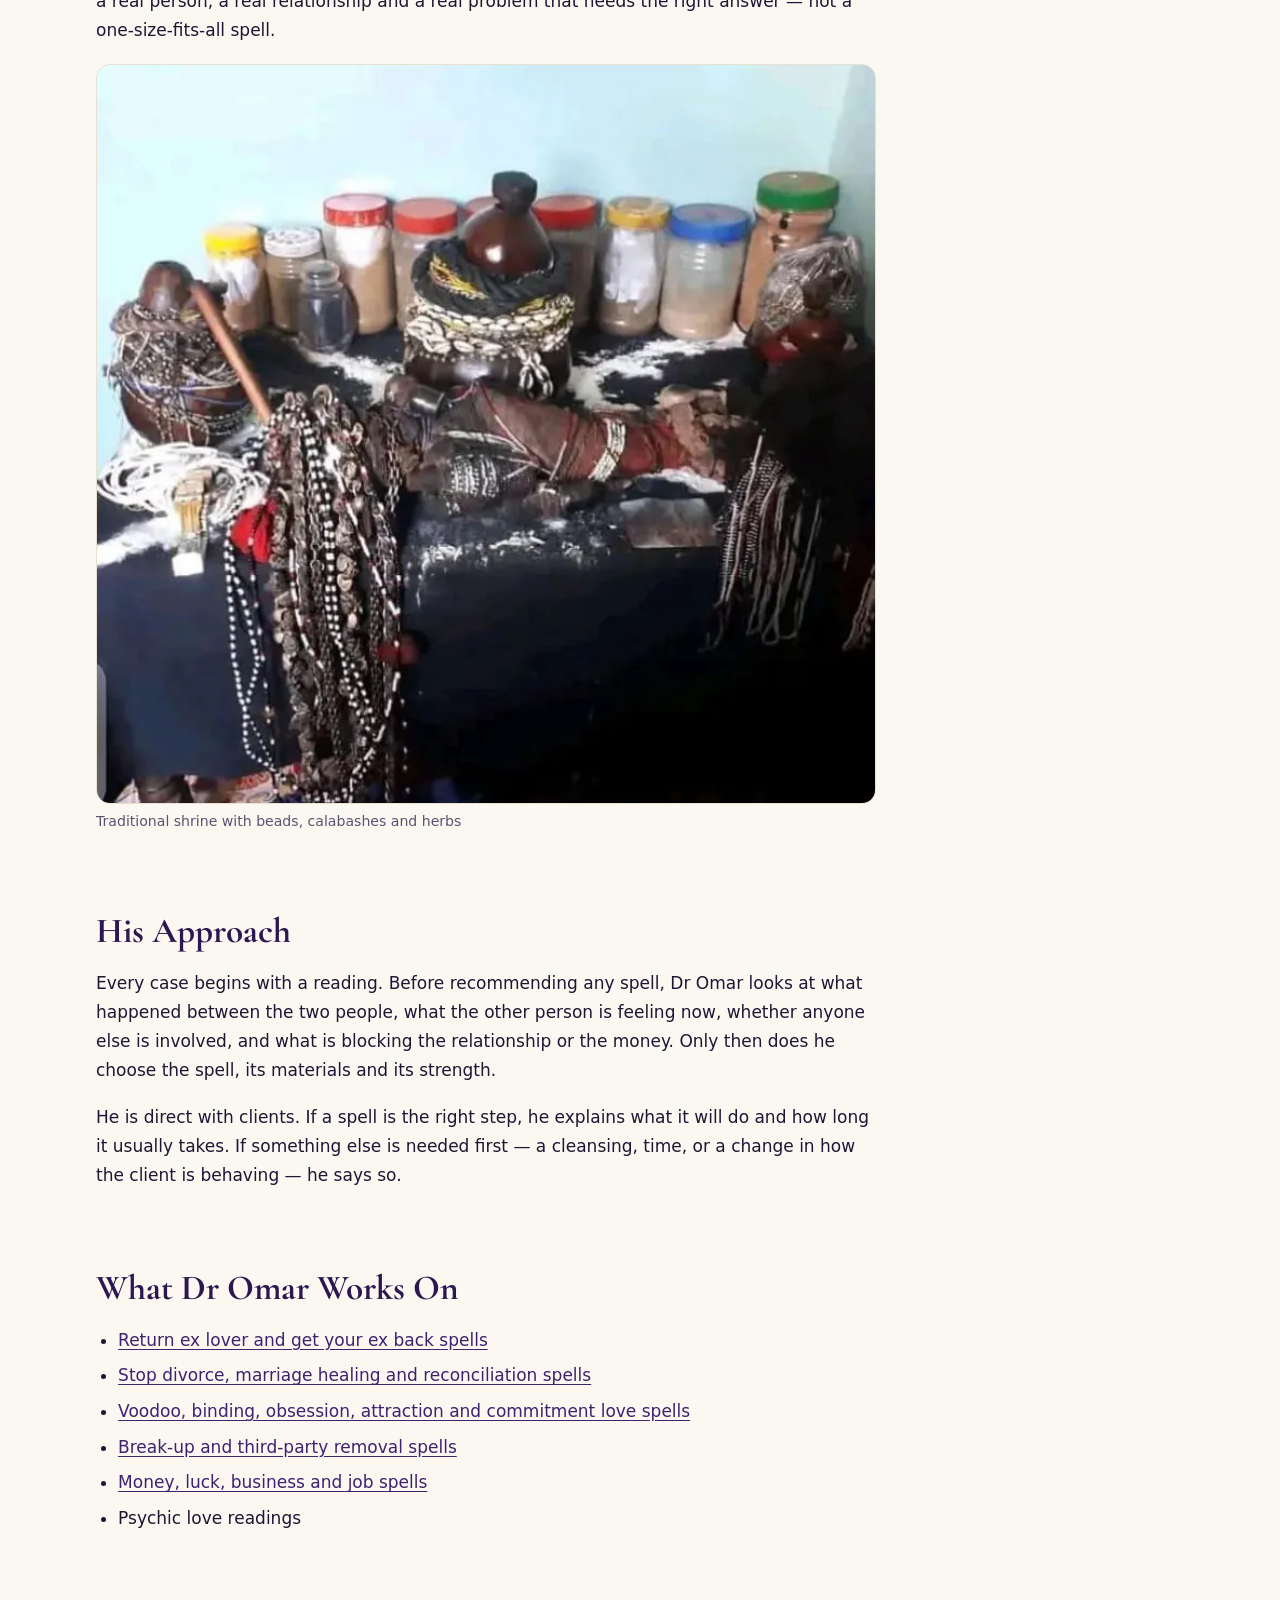
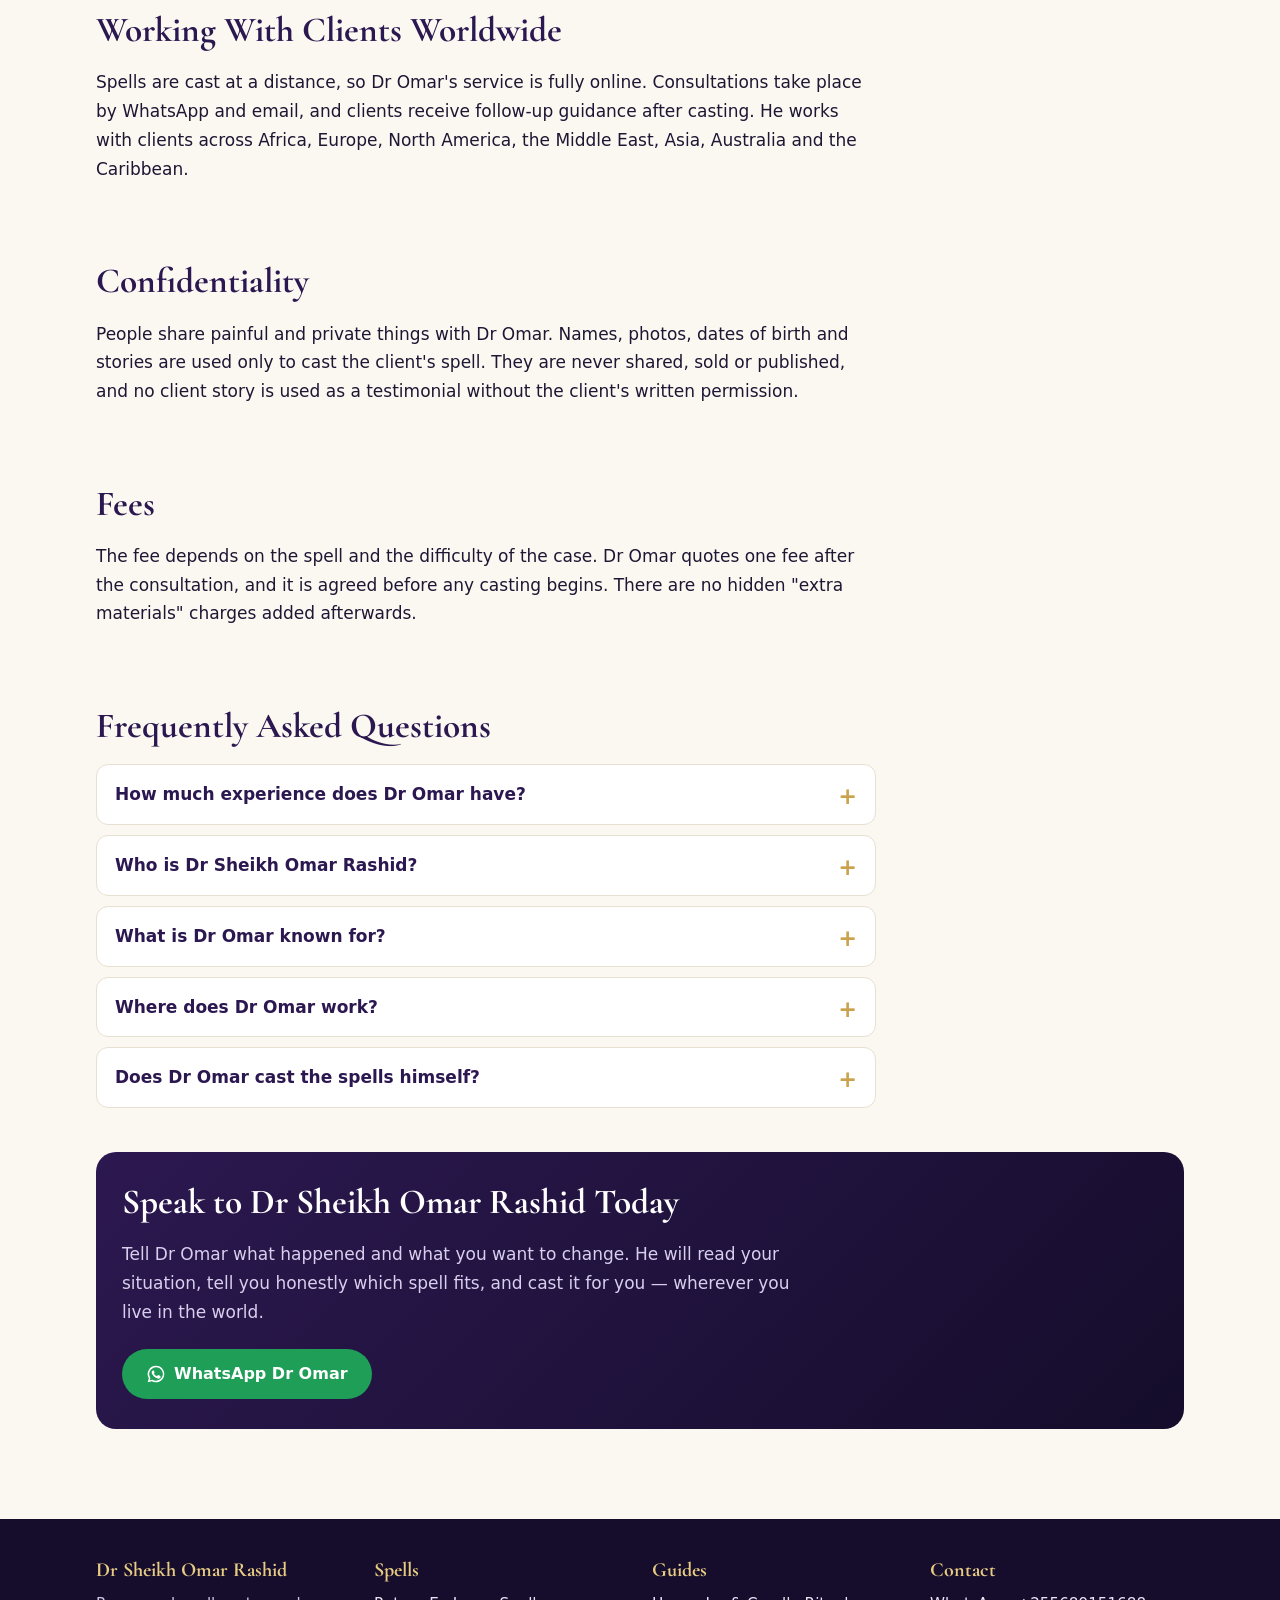
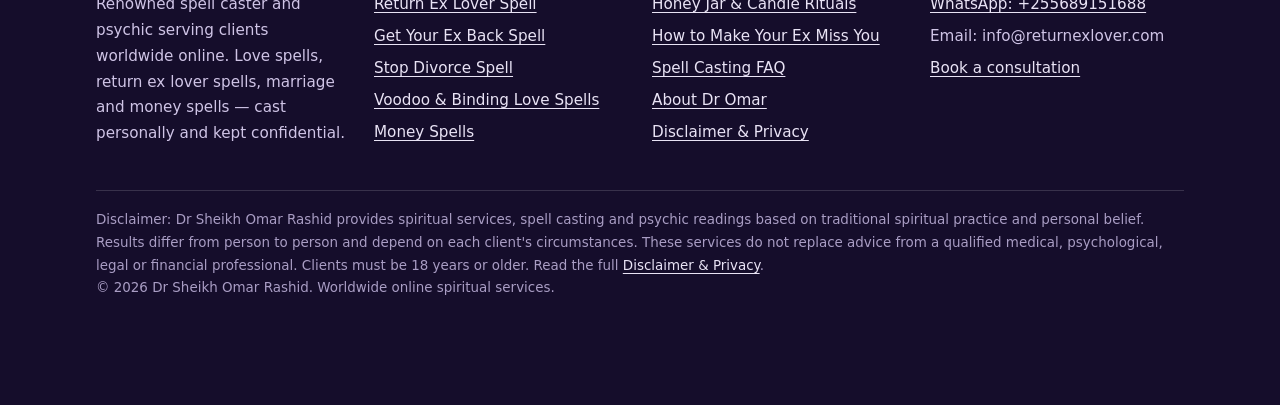
==== commit d6901eb9: "Remove call buttons and phone links; WhatsApp only - Removed the "Call" button from every page's boo" ====
--- a/about/index.html
+++ b/about/index.html
@@ -195,7 +195,7 @@
      "name": "Where does Dr Omar work?",
      "acceptedAnswer": {
       "@type": "Answer",
-      "text": "Dr Omar works with clients worldwide. All consultations are by WhatsApp, phone or email, and spells are cast at a distance."
+      "text": "Dr Omar works with clients worldwide. All consultations are by WhatsApp or email, and spells are cast at a distance."
      }
     },
     {
@@ -269,7 +269,7 @@
 </ul>
 
 <h2 id="working-with-clients-worldwide">Working With Clients Worldwide</h2>
-<p>Spells are cast at a distance, so Dr Omar's service is fully online. Consultations take place by WhatsApp, phone and email, and clients receive follow-up guidance after casting. He works with clients across Africa, Europe, North America, the Middle East, Asia, Australia and the Caribbean.</p>
+<p>Spells are cast at a distance, so Dr Omar's service is fully online. Consultations take place by WhatsApp and email, and clients receive follow-up guidance after casting. He works with clients across Africa, Europe, North America, the Middle East, Asia, Australia and the Caribbean.</p>
 
 <h2 id="confidentiality">Confidentiality</h2>
 <p>People share painful and private things with Dr Omar. Names, photos, dates of birth and stories are used only to cast the client's spell. They are never shared, sold or published, and no client story is used as a testimonial without the client's written permission.</p>
@@ -283,13 +283,13 @@
 <details><summary>How much experience does Dr Omar have?</summary><div><p><span class="notranslate" translate="no">Dr Sheikh Omar Rashid</span> is 61 years old and has more than 30 years of experience as a traditional spiritual healer and love spell caster. Over that time he has helped many people succeed in winning back their ex lover.</p></div></details>
 <details><summary>Who is <span class="notranslate" translate="no">Dr Sheikh Omar Rashid</span>?</summary><div><p><span class="notranslate" translate="no">Dr Sheikh Omar Rashid</span> is a traditional spiritual healer, psychic and renowned love spell caster who serves clients worldwide through an online service.</p></div></details>
 <details><summary>What is Dr Omar known for?</summary><div><p>He is best known for return ex lover spells, get your ex back spells, stop divorce spells, voodoo and binding love spells, and money spells.</p></div></details>
-<details><summary>Where does Dr Omar work?</summary><div><p>Dr Omar works with clients worldwide. All consultations are by WhatsApp, phone or email, and spells are cast at a distance.</p></div></details>
+<details><summary>Where does Dr Omar work?</summary><div><p>Dr Omar works with clients worldwide. All consultations are by WhatsApp or email, and spells are cast at a distance.</p></div></details>
 <details><summary>Does Dr Omar cast the spells himself?</summary><div><p>Yes. Every spell is cast personally by Dr Omar after a reading of the client's situation.</p></div></details>
 </section>
 <section class="cta-band">
 <h2 id="book">Speak to <span class="notranslate" translate="no">Dr Sheikh Omar Rashid</span> Today</h2>
 <p>Tell Dr Omar what happened and what you want to change. He will read your situation, tell you honestly which spell fits, and cast it for you — wherever you live in the world.</p>
-<div class="cta-row"><a class="btn btn-wa" href="https://wa.me/255689151688?text=Hello%20Dr%20Omar%2C%20I%20would%20like%20to%20speak%20with%20you%20about%20my%20situation." rel="nofollow"><svg viewBox="0 0 24 24" aria-hidden="true" fill="currentColor"><path d="M12 2a10 10 0 0 0-8.6 15.1L2 22l5-1.3A10 10 0 1 0 12 2zm0 18.2a8.2 8.2 0 0 1-4.2-1.2l-.3-.2-3 .8.8-2.9-.2-.3A8.2 8.2 0 1 1 12 20.2zm4.5-6.1c-.2-.1-1.5-.7-1.7-.8-.2-.1-.4-.1-.6.1l-.8 1c-.1.2-.3.2-.5.1a6.7 6.7 0 0 1-3.3-2.9c-.3-.4.3-.4.7-1.3.1-.2 0-.3 0-.4l-.8-1.8c-.2-.5-.4-.4-.6-.4h-.5a1 1 0 0 0-.7.3 3 3 0 0 0-.9 2.2 5.2 5.2 0 0 0 1.1 2.7 11.8 11.8 0 0 0 4.5 4c1.7.7 2.3.8 3.2.6a2.7 2.7 0 0 0 1.8-1.3 2.2 2.2 0 0 0 .2-1.3c-.1-.1-.3-.2-.5-.3z"/></svg> WhatsApp Dr Omar</a><a class="btn btn-gold" href="tel:+255689151688">Call +255689151688</a></div>
+<div class="cta-row"><a class="btn btn-wa" href="https://wa.me/255689151688?text=Hello%20Dr%20Omar%2C%20I%20would%20like%20to%20speak%20with%20you%20about%20my%20situation." rel="nofollow"><svg viewBox="0 0 24 24" aria-hidden="true" fill="currentColor"><path d="M12 2a10 10 0 0 0-8.6 15.1L2 22l5-1.3A10 10 0 1 0 12 2zm0 18.2a8.2 8.2 0 0 1-4.2-1.2l-.3-.2-3 .8.8-2.9-.2-.3A8.2 8.2 0 1 1 12 20.2zm4.5-6.1c-.2-.1-1.5-.7-1.7-.8-.2-.1-.4-.1-.6.1l-.8 1c-.1.2-.3.2-.5.1a6.7 6.7 0 0 1-3.3-2.9c-.3-.4.3-.4.7-1.3.1-.2 0-.3 0-.4l-.8-1.8c-.2-.5-.4-.4-.6-.4h-.5a1 1 0 0 0-.7.3 3 3 0 0 0-.9 2.2 5.2 5.2 0 0 0 1.1 2.7 11.8 11.8 0 0 0 4.5 4c1.7.7 2.3.8 3.2.6a2.7 2.7 0 0 0 1.8-1.3 2.2 2.2 0 0 0 .2-1.3c-.1-.1-.3-.2-.5-.3z"/></svg> WhatsApp Dr Omar</a></div>
 </section>
 </div>
 </main>
@@ -311,7 +311,6 @@
 <li><a href="/disclaimer/">Disclaimer &amp; Privacy</a></li></ul></div>
 <div><h3>Contact</h3><ul>
 <li><a href="https://wa.me/255689151688?text=Hello%20Dr%20Omar%2C%20I%20would%20like%20a%20consultation." rel="nofollow">WhatsApp: +255689151688</a></li>
-<li><a href="tel:+255689151688">Call: +255689151688</a></li>
 <li>Email: <span class="notranslate" translate="no">info@returnexlover.com</span></li>
 <li><a href="/contact/">Book a consultation</a></li></ul></div>
 </div>
